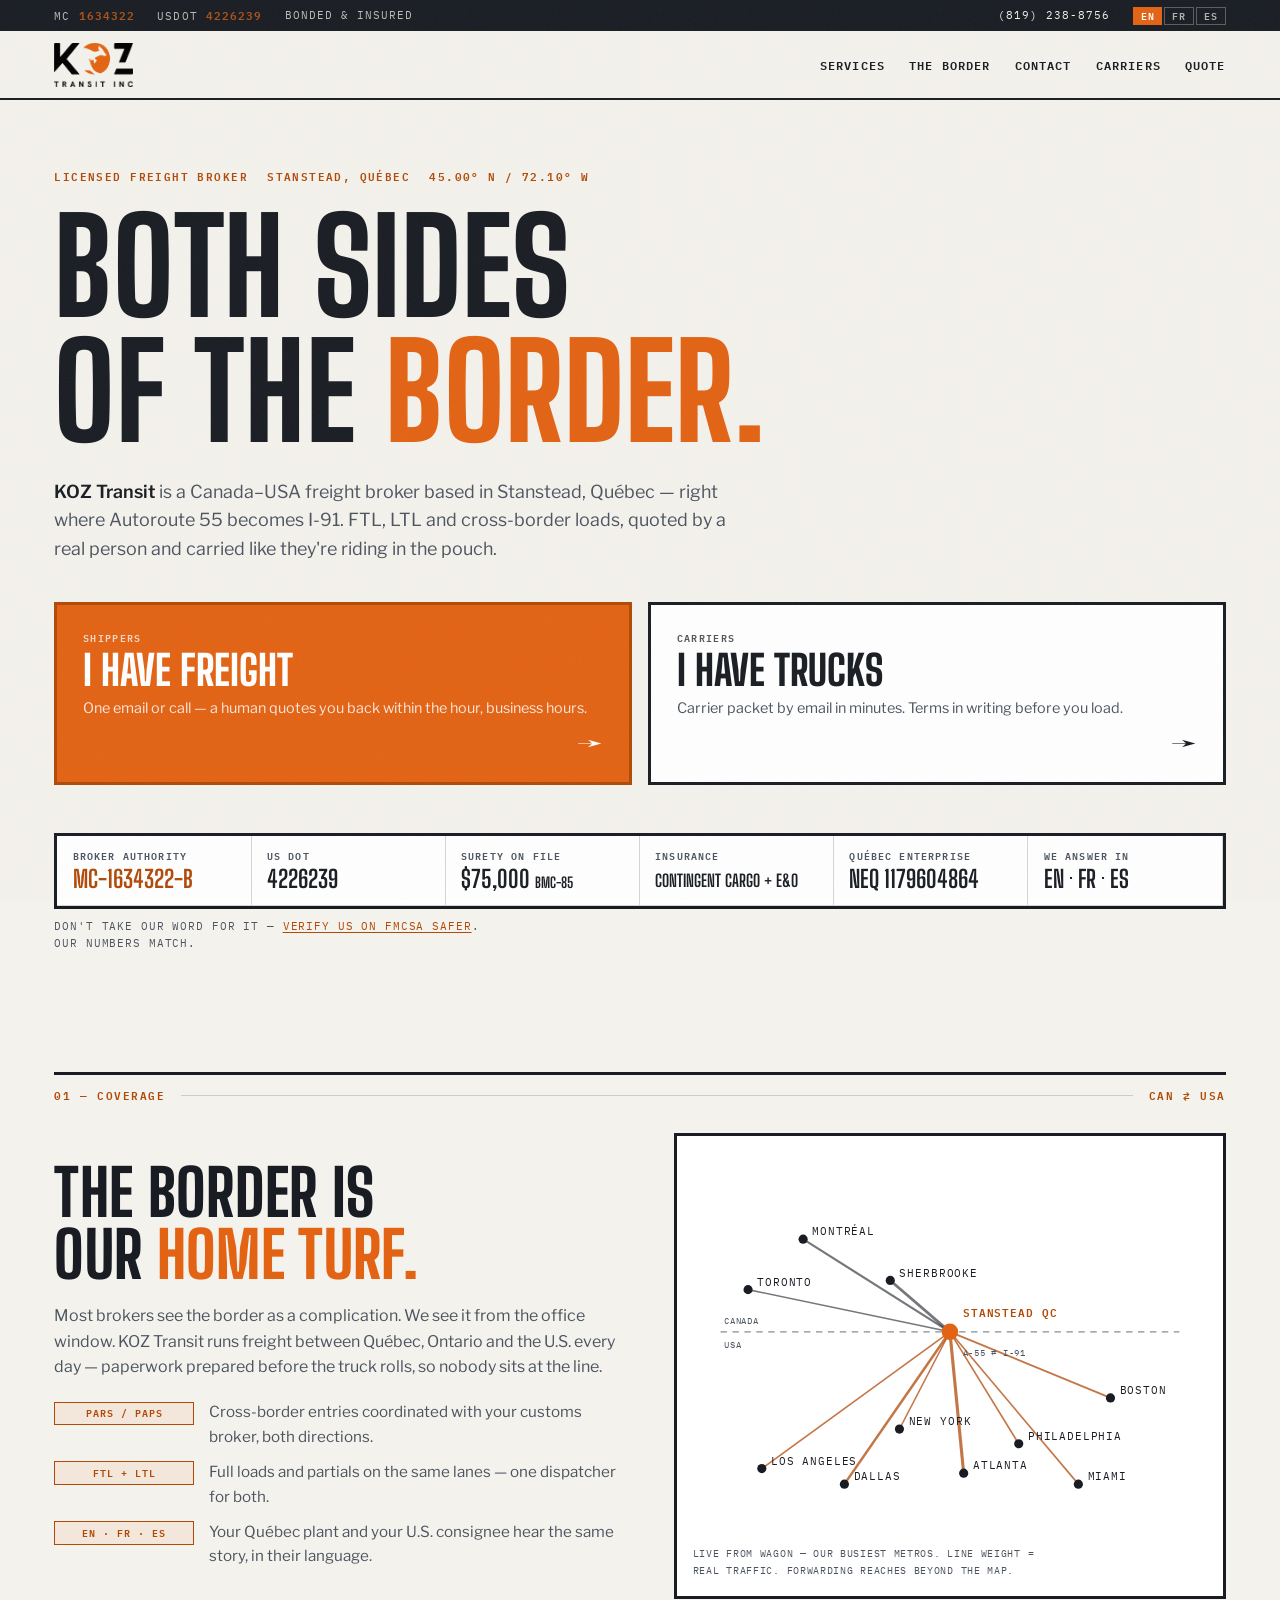
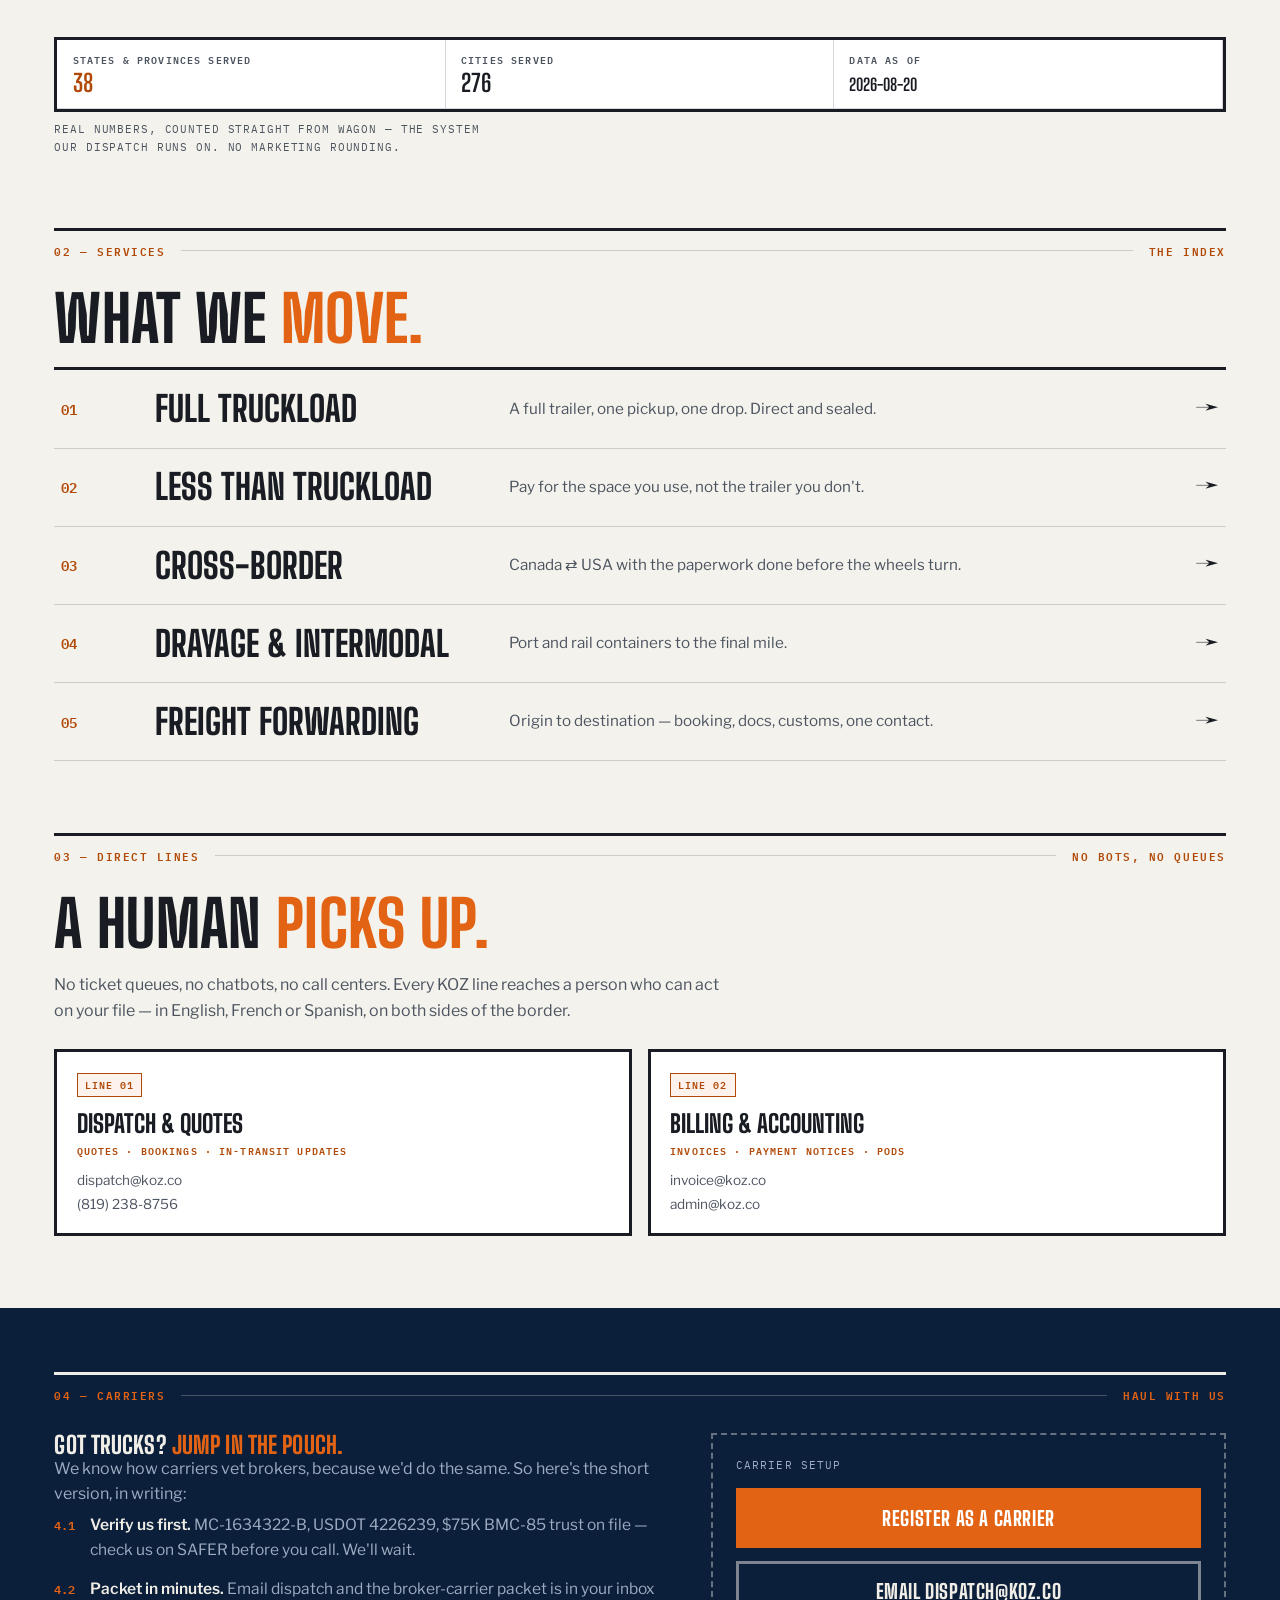
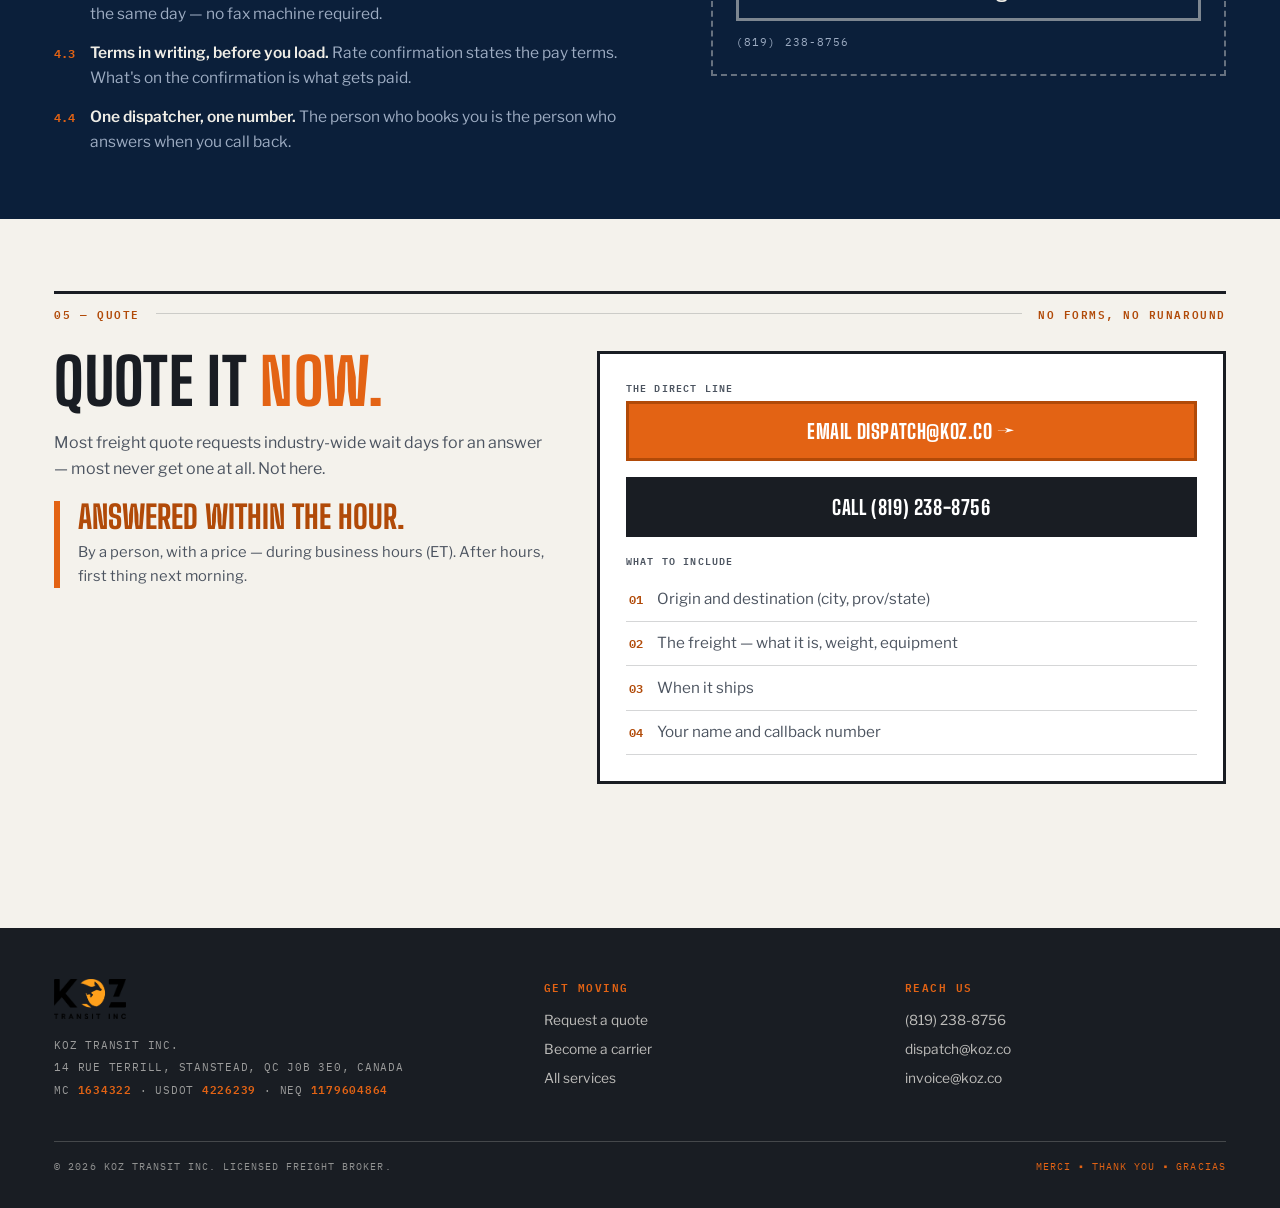
==== index.html @ bbf28c0d "Home: 'I have trucks' door goes to the carriers page, not the on-page band Co-Authored-By: Claude Fa" ====
<!DOCTYPE html>
<html lang="en" class="lang-en">
<head>
  <meta charset="UTF-8" />
  <meta name="viewport" content="width=device-width, initial-scale=1.0" />
  <title>KOZ Transit — Canada–USA Freight Broker | Stanstead, Québec</title>
  <meta name="description" content="KOZ Transit is a licensed Canada–USA freight broker in Stanstead, Québec — FTL, LTL and cross-border freight, quoted by a real person. MC-1634322-B · USDOT 4226239." />
  <link rel="preconnect" href="https://fonts.googleapis.com" />
  <link href="https://fonts.googleapis.com/css2?family=Big+Shoulders+Display:wght@700;800&family=Libre+Franklin:ital,wght@0,400;0,500;0,600;1,400&family=IBM+Plex+Mono:wght@400;500;600&display=swap" rel="stylesheet" />
  <link rel="stylesheet" href="koz.css?v=7" />
  <link rel="icon" type="image/svg+xml" href="assets/Orange.svg" />
  <link rel="apple-touch-icon" href="assets/Orange.png" />
  <meta name="theme-color" content="#E36314" />
  <link rel="canonical" href="https://koz.co/" />
  <meta property="og:type" content="website" />
  <meta property="og:site_name" content="KOZ Transit" />
  <meta property="og:title" content="KOZ Transit — Canada–USA Freight Broker | Stanstead, Québec" />
  <meta property="og:description" content="KOZ Transit is a licensed Canada–USA freight broker in Stanstead, Québec — FTL, LTL and cross-border freight, quoted by a real person. MC-1634322-B · USDOT 4226239." />
  <meta property="og:url" content="https://koz.co/" />
  <meta property="og:image" content="https://koz.co/assets/Orange.png" />
  <meta name="twitter:card" content="summary" />
</head>
<body>

<!-- ══════════ TOP BAR + HEADER — one sticky unit ══════════ -->
<div class="site-top">
<div class="topbar">
  <div class="wrap">
    <span class="tb-item">MC <b>1634322</b></span>
    <span class="tb-item">USDOT <b>4226239</b></span>
    <span class="tb-item tb-hide-sm"><span lang="en">Bonded &amp; insured</span><span lang="fr">Cautionné et assuré</span><span lang="es">Afianzado y asegurado</span></span>
    <span class="tb-item tb-phone"><a href="tel:+18192388756">(819) 238-8756</a></span>
    <div class="lang-switcher">
      <button class="lang-btn active" data-lang="en" onclick="setLang('en')">EN</button>
      <button class="lang-btn" data-lang="fr" onclick="setLang('fr')">FR</button>
      <button class="lang-btn" data-lang="es" onclick="setLang('es')">ES</button>
    </div>
  </div>
</div>

<!-- ══════════ HEADER ══════════ -->
<header class="site" id="header">
  <div class="wrap">
    <nav class="nav-inner">
      <a href="index.html" class="nav-logo">
        <img src="assets/Logo_KTI.png" alt="KOZ Transit" />
      </a>
      <ul class="nav-links" id="navLinks">
        <li><a href="#services"><span lang="en">Services</span><span lang="fr">Services</span><span lang="es">Servicios</span></a></li>
        <li><a href="#border"><span lang="en">The Border</span><span lang="fr">La frontière</span><span lang="es">La frontera</span></a></li>
        <li><a href="#contact"><span lang="en">Contact</span><span lang="fr">Contact</span><span lang="es">Contacto</span></a></li>
        <li><a href="#carriers"><span lang="en">Carriers</span><span lang="fr">Transporteurs</span><span lang="es">Transportistas</span></a></li>
        <li><a href="#quote"><span lang="en">Quote</span><span lang="fr">Soumission</span><span lang="es">Cotización</span></a></li>
      </ul>
      <button class="hamburger" id="hamburger" aria-label="Menu" aria-expanded="false">
        <span></span><span></span><span></span>
      </button>
    </nav>
  </div>
</header>
</div>

<!-- ══════════ HERO ══════════ -->
<section class="hero">
  <div class="wrap">
    <div class="hero-meta">
      <span><span lang="en">Licensed freight broker</span><span lang="fr">Courtier en transport agréé</span><span lang="es">Corredor de carga con licencia</span></span>
      <span>Stanstead, Québec</span>
      <span>45.00° N / 72.10° W</span>
    </div>
    <h1>
      <span class="reveal"><span lang="en">Both sides</span><span lang="fr">Des deux côtés</span><span lang="es">A ambos lados</span></span><br/>
      <span class="reveal"><span lang="en">of the <span class="accent">border.</span></span><span lang="fr">de la <span class="accent">frontière.</span></span><span lang="es">de la <span class="accent">frontera.</span></span></span>
    </h1>
    <p class="hero-sub">
      <span lang="en"><strong>KOZ Transit</strong> is a Canada–USA freight broker based in Stanstead, Québec — right where Autoroute 55 becomes I-91. FTL, LTL and cross-border loads, quoted by a real person and carried like they're riding in the pouch.</span>
      <span lang="fr"><strong>KOZ Transit</strong> est un courtier en transport Canada–É.-U. établi à Stanstead, Québec — là où l'autoroute 55 devient la I-91. FTL, LTL et transfrontalier : soumission par une vraie personne, et vos marchandises voyagent comme dans la poche du kangourou.</span>
      <span lang="es"><strong>KOZ Transit</strong> es un corredor de carga Canadá–EE. UU. con base en Stanstead, Québec — justo donde la autopista 55 se convierte en la I-91. FTL, LTL y transfronterizo: cotizado por una persona real, y tu carga viaja como en la bolsa del canguro.</span>
    </p>

    <!-- The two doors -->
    <div class="doors">
      <a class="door door-ship" href="#quote">
        <span class="door-kicker"><span lang="en">Shippers</span><span lang="fr">Expéditeurs</span><span lang="es">Embarcadores</span></span>
        <span class="door-title"><span lang="en">I have freight</span><span lang="fr">J'ai de la marchandise</span><span lang="es">Tengo carga</span></span>
        <span class="door-note"><span lang="en">One email or call — a human quotes you back within the hour, business hours.</span><span lang="fr">Un courriel ou un appel — un humain vous répond avec un prix en moins d'une heure, aux heures ouvrables.</span><span lang="es">Un correo o una llamada — una persona te cotiza en menos de una hora, en horario de atención.</span></span>
        <span class="door-arrow">→</span>
      </a>
      <a class="door door-haul" href="carriers.html">
        <span class="door-kicker"><span lang="en">Carriers</span><span lang="fr">Transporteurs</span><span lang="es">Transportistas</span></span>
        <span class="door-title"><span lang="en">I have trucks</span><span lang="fr">J'ai des camions</span><span lang="es">Tengo camiones</span></span>
        <span class="door-note"><span lang="en">Carrier packet by email in minutes. Terms in writing before you load.</span><span lang="fr">Dossier transporteur par courriel en quelques minutes. Conditions par écrit avant de charger.</span><span lang="es">Alta de transportista por correo en minutos. Condiciones por escrito antes de cargar.</span></span>
        <span class="door-arrow">→</span>
      </a>
    </div>

    <!-- Waybill trust strip -->
    <div class="waybill">
      <div class="waybill-grid">
        <div class="wb-field">
          <span class="wb-label"><span lang="en">Broker authority</span><span lang="fr">Permis de courtage</span><span lang="es">Autoridad de corredor</span></span>
          <span class="wb-value orange">MC-1634322-B</span>
        </div>
        <div class="wb-field">
          <span class="wb-label">US DOT</span>
          <span class="wb-value">4226239</span>
        </div>
        <div class="wb-field">
          <span class="wb-label"><span lang="en">Surety on file</span><span lang="fr">Cautionnement au dossier</span><span lang="es">Fianza vigente</span></span>
          <span class="wb-value">$75,000 <span style="font-size:0.9rem;">BMC-85</span></span>
        </div>
        <div class="wb-field">
          <span class="wb-label"><span lang="en">Insurance</span><span lang="fr">Assurance</span><span lang="es">Seguro</span></span>
          <span class="wb-value" style="font-size:1.05rem;line-height:1.2;"><span lang="en">Contingent cargo + E&amp;O</span><span lang="fr">Cargo contingent + E&amp;O</span><span lang="es">Carga contingente + E&amp;O</span></span>
        </div>
        <div class="wb-field">
          <span class="wb-label"><span lang="en">Québec enterprise</span><span lang="fr">Entreprise du Québec</span><span lang="es">Empresa de Québec</span></span>
          <span class="wb-value">NEQ 1179604864</span>
        </div>
        <div class="wb-field">
          <span class="wb-label"><span lang="en">We answer in</span><span lang="fr">Nous répondons en</span><span lang="es">Atendemos en</span></span>
          <span class="wb-value">EN · FR · ES</span>
        </div>
      </div>
      <p class="waybill-verify">
        <span lang="en">Don't take our word for it — <a href="https://safer.fmcsa.dot.gov/" target="_blank" rel="noopener">verify us on FMCSA SAFER</a>. Our numbers match.</span>
        <span lang="fr">Ne nous croyez pas sur parole — <a href="https://safer.fmcsa.dot.gov/" target="_blank" rel="noopener">vérifiez-nous sur FMCSA SAFER</a>. Nos numéros concordent.</span>
        <span lang="es">No confíes solo en nuestra palabra — <a href="https://safer.fmcsa.dot.gov/" target="_blank" rel="noopener">verifícanos en FMCSA SAFER</a>. Nuestros números coinciden.</span>
      </p>
    </div>
  </div>
</section>

<!-- ══════════ THE BORDER ══════════ -->
<section class="block" id="border">
  <div class="wrap">
    <div class="section-head">
      <span class="kicker">01 — <span lang="en">Coverage</span><span lang="fr">Couverture</span><span lang="es">Cobertura</span></span>
      <span class="line"></span>
      <span class="kicker">CAN ⇄ USA</span>
    </div>
    <div class="border-layout">
      <div>
        <h2><span lang="en">The border is our <span style="color:var(--orange);">home turf.</span></span><span lang="fr">La frontière, c'est <span style="color:var(--orange);">chez nous.</span></span><span lang="es">La frontera es <span style="color:var(--orange);">nuestra casa.</span></span></h2>
        <p>
          <span lang="en">Most brokers see the border as a complication. We see it from the office window. KOZ Transit runs freight between Québec, Ontario and the U.S. every day — paperwork prepared before the truck rolls, so nobody sits at the line.</span>
          <span lang="fr">Pour bien des courtiers, la frontière est une complication. Nous, on la voit de la fenêtre du bureau. KOZ Transit fait rouler la marchandise entre le Québec, l'Ontario et les États-Unis chaque jour — la paperasse est prête avant que le camion parte, pour que personne n'attende à la ligne.</span>
          <span lang="es">Para muchos corredores, la frontera es una complicación. Nosotros la vemos desde la ventana de la oficina. KOZ Transit mueve carga entre Québec, Ontario y EE. UU. todos los días — el papeleo está listo antes de que salga el camión.</span>
        </p>
        <div class="border-points">
          <div class="border-point">
            <span class="bp-stamp">PARS / PAPS</span>
            <p><span lang="en">Cross-border entries coordinated with your customs broker, both directions.</span><span lang="fr">Entrées transfrontalières coordonnées avec votre courtier en douane, dans les deux sens.</span><span lang="es">Entradas transfronterizas coordinadas con tu agente aduanal, en ambas direcciones.</span></p>
          </div>
          <div class="border-point">
            <span class="bp-stamp">FTL + LTL</span>
            <p><span lang="en">Full loads and partials on the same lanes — one dispatcher for both.</span><span lang="fr">Charges complètes et partielles sur les mêmes corridors — un seul répartiteur pour les deux.</span><span lang="es">Cargas completas y consolidadas en las mismas rutas — un solo despachador para ambas.</span></p>
          </div>
          <div class="border-point">
            <span class="bp-stamp">EN · FR · ES</span>
            <p><span lang="en">Your Québec plant and your U.S. consignee hear the same story, in their language.</span><span lang="fr">Votre usine au Québec et votre destinataire américain reçoivent la même information, dans leur langue.</span><span lang="es">Tu planta en Québec y tu consignatario en EE. UU. reciben la misma información, en su idioma.</span></p>
          </div>
        </div>
      </div>
      <div class="lane-map-wrap">
        <!-- City fan — KOZ's busiest metros from WagOn data; lane thickness = real traffic -->
        <svg class="lane-map" viewBox="0 0 560 420" role="img" aria-label="Freight lanes from Stanstead, Québec to KOZ's busiest metros, drawn from live dispatch data">
          <line class="borderline" x1="30" y1="196" x2="530" y2="196" />
          <text class="t-soft" x="34" y="188">CANADA</text>
          <text class="t-soft" x="34" y="214">USA</text>
          <!-- lanes: hub at Stanstead (280,196) -->
          <path class="lane draw" style="stroke-width:2.4px;" d="M280 196 L120 95" />
          <path class="lane draw" style="stroke-width:3px;" d="M280 196 L215 140" />
          <path class="lane draw" style="stroke-width:1.7px;" d="M280 196 L60 150" />
          <path class="lane lane-us draw" style="stroke-width:2px;" d="M280 196 L455 268" />
          <path class="lane lane-us draw" style="stroke-width:1.6px;" d="M280 196 L225 302" />
          <path class="lane lane-us draw" style="stroke-width:1.8px;" d="M280 196 L355 318" />
          <path class="lane lane-us draw" style="stroke-width:3.4px;" d="M280 196 L295 350" />
          <path class="lane lane-us draw" style="stroke-width:2.8px;" d="M280 196 L165 362" />
          <path class="lane lane-us draw" style="stroke-width:1.8px;" d="M280 196 L75 345" />
          <path class="lane lane-us draw" style="stroke-width:1.8px;" d="M280 196 L420 362" />
          <!-- nodes: Canada -->
          <circle class="node" cx="120" cy="95" r="5" /><text x="130" y="91">Montréal</text>
          <circle class="node" cx="215" cy="140" r="5" /><text x="225" y="136">Sherbrooke</text>
          <circle class="node" cx="60" cy="150" r="5" /><text x="70" y="146">Toronto</text>
          <!-- nodes: USA -->
          <circle class="node" cx="455" cy="268" r="5" /><text x="465" y="264">Boston</text>
          <circle class="node" cx="225" cy="302" r="5" /><text x="235" y="298">New York</text>
          <circle class="node" cx="355" cy="318" r="5" /><text x="365" y="314"><tspan lang="en">Philadelphia</tspan><tspan lang="fr">Philadelphie</tspan><tspan lang="es">Filadelfia</tspan></text>
          <circle class="node" cx="295" cy="350" r="5" /><text x="305" y="346">Atlanta</text>
          <circle class="node" cx="165" cy="362" r="5" /><text x="175" y="358">Dallas</text>
          <circle class="node" cx="75" cy="345" r="5" /><text x="85" y="341">Los Angeles</text>
          <circle class="node" cx="420" cy="362" r="5" /><text x="430" y="358">Miami</text>
          <!-- hub -->
          <circle class="node-hub" cx="280" cy="196" r="9" />
          <text class="t-hub" x="294" y="180">Stanstead QC</text>
          <text class="t-soft" x="294" y="222">A-55 ⇄ I-91</text>
        </svg>
        <p class="map-caption">
          <span lang="en">Live from WagOn — our busiest metros. Line weight = real traffic. Forwarding reaches beyond the map.</span>
          <span lang="fr">En direct de WagOn — nos métropoles les plus actives. Épaisseur du trait = trafic réel. Le transit va au-delà de la carte.</span>
          <span lang="es">En vivo desde WagOn — nuestras metrópolis más activas. Grosor de línea = tráfico real. El forwarding va más allá del mapa.</span>
        </p>
      </div>
    </div>

    <!-- Receipts — real aggregates from WagOn (tools/wagon-snapshot.js → data/stats.json) -->
    <div class="waybill" style="margin-top:2.4rem;">
      <div class="waybill-grid">
        <div class="wb-field">
          <span class="wb-label"><span lang="en">States &amp; provinces served</span><span lang="fr">États et provinces desservis</span><span lang="es">Estados y provincias servidos</span></span>
          <span class="wb-value orange" data-stat="states_provinces_total">38</span>
        </div>
        <div class="wb-field">
          <span class="wb-label"><span lang="en">Cities served</span><span lang="fr">Villes desservies</span><span lang="es">Ciudades servidas</span></span>
          <span class="wb-value" data-stat="cities_served">276</span>
        </div>
        <div class="wb-field">
          <span class="wb-label"><span lang="en">Data as of</span><span lang="fr">Données au</span><span lang="es">Datos al</span></span>
          <span class="wb-value" style="font-size:1.05rem;line-height:1.2;" data-stat-date>2026-08-20</span>
        </div>
      </div>
      <p class="waybill-verify">
        <span lang="en">Real numbers, counted straight from WagOn — the system our dispatch runs on. No marketing rounding.</span>
        <span lang="fr">De vrais chiffres, comptés directement dans WagOn — le système sur lequel roule notre répartition. Pas d'arrondi marketing.</span>
        <span lang="es">Números reales, contados directo en WagOn — el sistema con el que trabaja nuestro dispatch. Sin redondeo de marketing.</span>
      </p>
    </div>
  </div>
</section>

<!-- ══════════ SERVICES INDEX ══════════ -->
<section class="block" id="services">
  <div class="wrap">
    <div class="section-head">
      <span class="kicker">02 — <span lang="en">Services</span><span lang="fr">Services</span><span lang="es">Servicios</span></span>
      <span class="line"></span>
      <span class="kicker"><span lang="en">The index</span><span lang="fr">L'index</span><span lang="es">El índice</span></span>
    </div>
    <h2><span lang="en">What we <span style="color:var(--orange);">move.</span></span><span lang="fr">Ce qu'on <span style="color:var(--orange);">déplace.</span></span><span lang="es">Lo que <span style="color:var(--orange);">movemos.</span></span></h2>
    <div class="svc-index">
      <a class="svc-row" href="services.html#ftl">
        <span class="svc-num">01</span>
        <span class="svc-name"><span lang="en">Full Truckload</span><span lang="fr">Charge complète</span><span lang="es">Carga completa</span></span>
        <span class="svc-desc"><span lang="en">A full trailer, one pickup, one drop. Direct and sealed.</span><span lang="fr">Une remorque complète, un ramassage, une livraison. Direct et scellé.</span><span lang="es">Un remolque completo, una recogida, una entrega. Directo y sellado.</span></span>
        <span class="svc-go">→</span>
      </a>
      <a class="svc-row" href="services.html#ltl">
        <span class="svc-num">02</span>
        <span class="svc-name"><span lang="en">Less Than Truckload</span><span lang="fr">Charge partielle</span><span lang="es">Carga consolidada</span></span>
        <span class="svc-desc"><span lang="en">Pay for the space you use, not the trailer you don't.</span><span lang="fr">Payez l'espace utilisé, pas la remorque vide.</span><span lang="es">Paga por el espacio que usas, no por el remolque vacío.</span></span>
        <span class="svc-go">→</span>
      </a>
      <a class="svc-row" href="services.html#crossborder">
        <span class="svc-num">03</span>
        <span class="svc-name"><span lang="en">Cross-Border</span><span lang="fr">Transfrontalier</span><span lang="es">Transfronterizo</span></span>
        <span class="svc-desc"><span lang="en">Canada ⇄ USA with the paperwork done before the wheels turn.</span><span lang="fr">Canada ⇄ É.-U., la paperasse réglée avant que les roues tournent.</span><span lang="es">Canadá ⇄ EE. UU. con el papeleo listo antes de rodar.</span></span>
        <span class="svc-go">→</span>
      </a>
      <a class="svc-row" href="services.html#drayage">
        <span class="svc-num">04</span>
        <span class="svc-name"><span lang="en">Drayage &amp; Intermodal</span><span lang="fr">Intermodal et factage</span><span lang="es">Drayage e intermodal</span></span>
        <span class="svc-desc"><span lang="en">Port and rail containers to the final mile.</span><span lang="fr">Conteneurs portuaires et ferroviaires jusqu'au dernier kilomètre.</span><span lang="es">Contenedores de puerto y ferrocarril hasta el último kilómetro.</span></span>
        <span class="svc-go">→</span>
      </a>
      <a class="svc-row" href="services.html#forwarding">
        <span class="svc-num">05</span>
        <span class="svc-name"><span lang="en">Freight Forwarding</span><span lang="fr">Transitaire</span><span lang="es">Agente de carga</span></span>
        <span class="svc-desc"><span lang="en">Origin to destination — booking, docs, customs, one contact.</span><span lang="fr">De l'origine à la destination — réservation, documents, douanes, un seul contact.</span><span lang="es">De origen a destino — reserva, documentos, aduanas, un solo contacto.</span></span>
        <span class="svc-go">→</span>
      </a>
    </div>
  </div>
</section>

<!-- ══════════ TEAM ══════════ -->
<section class="block" id="contact">
  <div class="wrap">
    <div class="section-head">
      <span class="kicker">03 — <span lang="en">Direct lines</span><span lang="fr">Lignes directes</span><span lang="es">Líneas directas</span></span>
      <span class="line"></span>
      <span class="kicker"><span lang="en">No bots, no queues</span><span lang="fr">Pas de robots, pas de files</span><span lang="es">Sin bots, sin filas</span></span>
    </div>
    <h2><span lang="en">A human <span style="color:var(--orange);">picks up.</span></span><span lang="fr">Un humain <span style="color:var(--orange);">vous répond.</span></span><span lang="es">Una persona <span style="color:var(--orange);">contesta.</span></span></h2>
    <p style="margin-bottom:1.6rem;">
      <span lang="en">No ticket queues, no chatbots, no call centers. Every KOZ line reaches a person who can act on your file — in English, French or Spanish, on both sides of the border.</span>
      <span lang="fr">Pas de files d'attente, pas de robots, pas de centre d'appels. Chaque ligne KOZ mène à une personne capable d'agir sur votre dossier — en français, en anglais ou en espagnol, des deux côtés de la frontière.</span>
      <span lang="es">Sin filas de tickets, sin chatbots, sin call centers. Cada línea de KOZ llega a una persona que puede actuar sobre tu expediente — en inglés, francés o español, a ambos lados de la frontera.</span>
    </p>
    <div class="team-grid">
      <div class="team-card">
        <span class="bp-stamp"><span lang="en">Line 01</span><span lang="fr">Ligne 01</span><span lang="es">Línea 01</span></span>
        <div class="team-name"><span lang="en">Dispatch &amp; Quotes</span><span lang="fr">Répartition et soumissions</span><span lang="es">Dispatch y cotizaciones</span></div>
        <div class="team-role"><span lang="en">Quotes · bookings · in-transit updates</span><span lang="fr">Soumissions · réservations · suivis en transit</span><span lang="es">Cotizaciones · reservas · seguimiento en tránsito</span></div>
        <div class="team-contact"><a href="mailto:dispatch@koz.co">dispatch@koz.co</a><br/><a href="tel:+18192388756">(819) 238-8756</a></div>
      </div>
      <div class="team-card">
        <span class="bp-stamp"><span lang="en">Line 02</span><span lang="fr">Ligne 02</span><span lang="es">Línea 02</span></span>
        <div class="team-name"><span lang="en">Billing &amp; Accounting</span><span lang="fr">Facturation et comptabilité</span><span lang="es">Facturación y contabilidad</span></div>
        <div class="team-role"><span lang="en">Invoices · payment notices · PODs</span><span lang="fr">Factures · avis de paiement · preuves de livraison</span><span lang="es">Facturas · avisos de pago · PODs</span></div>
        <div class="team-contact"><a href="mailto:invoice@koz.co">invoice@koz.co</a><br/><a href="mailto:admin@koz.co">admin@koz.co</a></div>
      </div>
    </div>
  </div>
</section>

<!-- ══════════ CARRIER BAND ══════════ -->
<div class="carrier-band" id="carriers">
  <div class="wrap">
    <div class="section-head">
      <span class="kicker">04 — <span lang="en">Carriers</span><span lang="fr">Transporteurs</span><span lang="es">Transportistas</span></span>
      <span class="line"></span>
      <span class="kicker"><span lang="en">Haul with us</span><span lang="fr">Roulez avec nous</span><span lang="es">Ruede con nosotros</span></span>
    </div>
    <div class="carrier-cols">
      <div>
        <h2><span lang="en">Got trucks? <span class="accent">Jump in the pouch.</span></span><span lang="fr">Des camions? <span class="accent">C'est dans la poche.</span></span><span lang="es">¿Camiones? <span class="accent">Salta a la bolsa.</span></span></h2>
        <p>
          <span lang="en">We know how carriers vet brokers, because we'd do the same. So here's the short version, in writing:</span>
          <span lang="fr">On sait comment les transporteurs vérifient les courtiers — on ferait pareil. Alors voici la version courte, par écrit :</span>
          <span lang="es">Sabemos cómo los transportistas verifican a los corredores — haríamos lo mismo. Aquí está la versión corta, por escrito:</span>
        </p>
        <div class="carrier-list">
          <div class="carrier-item"><span class="ci-num">4.1</span><p><span lang="en"><strong>Verify us first.</strong> MC-1634322-B, USDOT 4226239, $75K BMC-85 trust on file — check us on SAFER before you call. We'll wait.</span><span lang="fr"><strong>Vérifiez-nous d'abord.</strong> MC-1634322-B, USDOT 4226239, cautionnement BMC-85 de 75 000 $ au dossier — vérifiez sur SAFER avant d'appeler. On attend.</span><span lang="es"><strong>Verifícanos primero.</strong> MC-1634322-B, USDOT 4226239, fideicomiso BMC-85 de $75,000 registrado — revísanos en SAFER antes de llamar.</span></p></div>
          <div class="carrier-item"><span class="ci-num">4.2</span><p><span lang="en"><strong>Packet in minutes.</strong> Email dispatch and the broker-carrier packet is in your inbox the same day — no fax machine required.</span><span lang="fr"><strong>Dossier en quelques minutes.</strong> Écrivez à la répartition et le dossier transporteur arrive le jour même — aucun fax requis.</span><span lang="es"><strong>Alta en minutos.</strong> Escribe al equipo de dispatch y tus documentos de alta llegan el mismo día — sin fax.</span></p></div>
          <div class="carrier-item"><span class="ci-num">4.3</span><p><span lang="en"><strong>Terms in writing, before you load.</strong> Rate confirmation states the pay terms. What's on the confirmation is what gets paid.</span><span lang="fr"><strong>Conditions par écrit, avant de charger.</strong> La confirmation de taux indique les conditions de paiement. Ce qui est écrit est ce qui est payé.</span><span lang="es"><strong>Condiciones por escrito, antes de cargar.</strong> La confirmación de tarifa indica las condiciones de pago. Lo escrito es lo que se paga.</span></p></div>
          <div class="carrier-item"><span class="ci-num">4.4</span><p><span lang="en"><strong>One dispatcher, one number.</strong> The person who books you is the person who answers when you call back.</span><span lang="fr"><strong>Un répartiteur, un numéro.</strong> La personne qui vous réserve est celle qui répond quand vous rappelez.</span><span lang="es"><strong>Un despachador, un número.</strong> La persona que te reserva es la que contesta cuando llamas.</span></p></div>
        </div>
      </div>
      <div class="carrier-cta">
        <span class="mono-line"><span lang="en">Carrier setup</span><span lang="fr">Inscription transporteur</span><span lang="es">Alta de transportistas</span></span>
        <a class="btn" href="carriers.html#register"><span lang="en">Register as a carrier</span><span lang="fr">S'inscrire comme transporteur</span><span lang="es">Regístrate como transportista</span></a>
        <a class="btn ghost" href="mailto:dispatch@koz.co?subject=Carrier%20setup%20request"><span lang="en">Email dispatch@koz.co</span><span lang="fr">Écrire à dispatch@koz.co</span><span lang="es">Escríbenos: dispatch@koz.co</span></a>
        <span class="mono-line">(819) 238-8756</span>
      </div>
    </div>
  </div>
</div>

<!-- ══════════ QUOTE ══════════ -->
<section class="block" id="quote">
  <div class="wrap">
    <div class="section-head">
      <span class="kicker">05 — <span lang="en">Quote</span><span lang="fr">Soumission</span><span lang="es">Cotización</span></span>
      <span class="line"></span>
      <span class="kicker"><span lang="en">No forms, no runaround</span><span lang="fr">Pas de formulaire, sans détour</span><span lang="es">Sin formularios, sin vueltas</span></span>
    </div>
    <div class="quote-layout">
      <div>
        <h2><span lang="en">Quote it <span style="color:var(--orange);">now.</span></span><span lang="fr">Un prix, <span style="color:var(--orange);">maintenant.</span></span><span lang="es">Cotiza <span style="color:var(--orange);">ahora.</span></span></h2>
        <p>
          <span lang="en">Most freight quote requests industry-wide wait days for an answer — most never get one at all. Not here.</span>
          <span lang="fr">Dans l'industrie, la plupart des demandes de soumission attendent des jours — beaucoup restent sans réponse. Pas ici.</span>
          <span lang="es">En la industria, la mayoría de las solicitudes de cotización esperan días — muchas nunca reciben respuesta. Aquí no.</span>
        </p>
        <div class="quote-promise">
          <span class="qp-big"><span lang="en">Answered within the hour.</span><span lang="fr">Réponse en moins d'une heure.</span><span lang="es">Respuesta en menos de una hora.</span></span>
          <p><span lang="en">By a person, with a price — during business hours (ET). After hours, first thing next morning.</span><span lang="fr">Par une personne, avec un prix — aux heures ouvrables (HE). Après les heures, à la première heure le lendemain.</span><span lang="es">Por una persona, con un precio — en horario de atención (hora del Este). Fuera de horario, a primera hora del día siguiente.</span></p>
        </div>
      </div>
      <div class="quote-form">
        <div class="qf-group">
          <label><span lang="en">The direct line</span><span lang="fr">La ligne directe</span><span lang="es">La línea directa</span></label>
          <a class="btn" style="width:100%;" href="mailto:dispatch@koz.co?subject=Quote%20request"><span lang="en">Email dispatch@koz.co →</span><span lang="fr">Écrire à dispatch@koz.co →</span><span lang="es">Escribe a dispatch@koz.co →</span></a>
        </div>
        <div class="qf-group">
          <a class="btn" style="width:100%;background:var(--ink);border-color:var(--ink);" href="tel:+18192388756"><span lang="en">Call (819) 238-8756</span><span lang="fr">Appelez le (819) 238-8756</span><span lang="es">Llama al (819) 238-8756</span></a>
        </div>
        <div class="qf-group" style="margin-bottom:0;">
          <label><span lang="en">What to include</span><span lang="fr">Quoi inclure</span><span lang="es">Qué incluir</span></label>
          <div class="svc-points" style="margin-top:0.2rem;">
            <div class="svc-point"><span class="sp-tick">01</span><p><span lang="en">Origin and destination (city, prov/state)</span><span lang="fr">Origine et destination (ville, prov./État)</span><span lang="es">Origen y destino (ciudad, prov./estado)</span></p></div>
            <div class="svc-point"><span class="sp-tick">02</span><p><span lang="en">The freight — what it is, weight, equipment</span><span lang="fr">La marchandise — quoi, poids, équipement</span><span lang="es">La carga — qué es, peso, equipo</span></p></div>
            <div class="svc-point"><span class="sp-tick">03</span><p><span lang="en">When it ships</span><span lang="fr">Quand ça part</span><span lang="es">Cuándo sale</span></p></div>
            <div class="svc-point"><span class="sp-tick">04</span><p><span lang="en">Your name and callback number</span><span lang="fr">Votre nom et numéro de rappel</span><span lang="es">Tu nombre y número de contacto</span></p></div>
          </div>
        </div>
      </div>
    </div>
  </div>
</section>

<!-- ══════════ FOOTER ══════════ -->
<footer class="site">
  <div class="wrap">
    <div class="footer-grid">
      <div class="footer-brand">
        <img src="assets/Logo_KTI.png" alt="KOZ Transit" />
        <p class="footer-legal">
          Koz Transit Inc.<br/>
          14 Rue Terrill, Stanstead, QC J0B 3E0, Canada<br/>
          MC <b>1634322</b> · USDOT <b>4226239</b> · NEQ <b>1179604864</b>
        </p>
      </div>
      <div class="footer-col">
        <h5><span lang="en">Get moving</span><span lang="fr">En route</span><span lang="es">En marcha</span></h5>
        <ul>
          <li><a href="#quote"><span lang="en">Request a quote</span><span lang="fr">Demander une soumission</span><span lang="es">Solicitar cotización</span></a></li>
          <li><a href="carriers.html#register"><span lang="en">Become a carrier</span><span lang="fr">Devenir transporteur</span><span lang="es">Ser transportista</span></a></li>
          <li><a href="services.html"><span lang="en">All services</span><span lang="fr">Tous les services</span><span lang="es">Todos los servicios</span></a></li>
        </ul>
      </div>
      <div class="footer-col">
        <h5><span lang="en">Reach us</span><span lang="fr">Nous joindre</span><span lang="es">Contáctenos</span></h5>
        <ul>
          <li><a href="tel:+18192388756">(819) 238-8756</a></li>
          <li><a href="mailto:dispatch@koz.co">dispatch@koz.co</a></li>
          <li><a href="mailto:invoice@koz.co">invoice@koz.co</a></li>
        </ul>
      </div>
    </div>
    <div class="footer-bottom">
      <span>© 2026 Koz Transit Inc. <span lang="en">Licensed freight broker.</span><span lang="fr">Courtier en transport agréé.</span><span lang="es">Corredor de carga con licencia.</span></span>
      <span class="merci">Merci ▪ Thank you ▪ Gracias</span>
    </div>
  </div>
</footer>


<!-- Baked-in stats snapshot (2026-08-20) — used if data/stats.json can't be fetched.
     Refresh by rerunning tools/wagon-snapshot.js and updating this block, or rely on the live fetch. -->
<script id="statsFallback" type="application/json">
{"generated_at":"2026-08-20T21:22:05.281Z","states_provinces_total":38,"cities_served":276,"regions":{"QC":1638,"GA":519,"TX":363,"MA":110,"CA":82,"FL":81,"PA":81,"ON":70,"OH":62,"NY":57,"ME":57,"KY":39,"IN":34,"MI":34,"NJ":28,"WI":26,"NB":21,"AL":17,"WA":16,"NC":14,"BC":14,"TN":13,"MD":12,"MN":9,"SD":9,"IL":9,"CT":8,"RI":5,"NE":4,"MO":4,"IA":4,"NH":3,"SC":3,"CO":3,"AR":2,"VT":1,"OK":1,"KS":1}}
</script>
<script src="lang.js"></script>
<script src="koz.js?v=7"></script>
</body>
</html>
---- koz.css ----
/* ════════════════════════════════════════════════════════════
   KOZ TRANSIT — V2 CONCEPT  ·  "Paperwork & Pavement"
   Industrial-editorial · type-first · freight-vernacular
   Palette: manifest paper / ink / KOZ orange / navy
   Type:    Big Shoulders Display · Libre Franklin · IBM Plex Mono
   ════════════════════════════════════════════════════════════ */

:root {
  --paper:       #F4F2EC;
  --panel:       #FFFFFF;
  --ink:         #191D23;
  --ink-soft:    #4C5460;
  --orange:      #E36314;
  --orange-deep: #B14A08;
  --orange-wash: rgba(227, 99, 20, 0.08);
  --navy:        #0B1F3A;
  --navy-ink:    #EFEDE6;
  --navy-soft:   #9DACC2;
  --rule:        #191D23;
  --hairline:    rgba(25, 29, 35, 0.18);
}

/* ── Reset ── */
*, *::before, *::after { box-sizing: border-box; margin: 0; padding: 0; }
html { scroll-behavior: smooth; font-size: 16px; }
body {
  font-family: 'Libre Franklin', 'Segoe UI', Arial, sans-serif;
  background: var(--paper);
  color: var(--ink);
  line-height: 1.6;
  overflow-x: hidden;
}
img { max-width: 100%; display: block; }
a { color: inherit; text-decoration: none; }
ul { list-style: none; }
button, input, textarea, select { font-family: inherit; font-size: inherit; }
a:focus-visible, button:focus-visible, input:focus-visible, textarea:focus-visible {
  outline: 2.5px solid var(--orange);
  outline-offset: 2px;
}

/* Grain — subtle paper texture over everything */
body::after {
  content: "";
  position: fixed; inset: 0;
  pointer-events: none;
  z-index: 9999;
  opacity: 0.05;
  background-image: url("data:image/svg+xml,%3Csvg xmlns='http://www.w3.org/2000/svg' width='140' height='140'%3E%3Cfilter id='n'%3E%3CfeTurbulence type='fractalNoise' baseFrequency='0.85' numOctaves='2'/%3E%3C/filter%3E%3Crect width='140' height='140' filter='url(%23n)'/%3E%3C/svg%3E");
}

/* ── Language visibility (html.lang-en / -fr / -es, set by ../lang.js) ── */
.lang-en [lang="fr"], .lang-en [lang="es"],
.lang-fr [lang="en"], .lang-fr [lang="es"],
.lang-es [lang="en"], .lang-es [lang="fr"] { display: none !important; }

/* ── Type helpers ── */
.display, h1, h2, h3 {
  font-family: 'Big Shoulders Display', 'Arial Narrow', Impact, sans-serif;
  font-weight: 800;
  line-height: 0.96;
  letter-spacing: 0.005em;
  text-transform: uppercase;
  text-wrap: balance;
}
.mono {
  font-family: 'IBM Plex Mono', Consolas, monospace;
  letter-spacing: 0.07em;
  text-transform: uppercase;
}
p { color: var(--ink-soft); max-width: 62ch; }
strong { color: var(--ink); font-weight: 600; }

.wrap { max-width: 76rem; margin: 0 auto; padding: 0 1.4rem; }

.section-head {
  display: flex; align-items: baseline; gap: 1rem;
  border-top: 3px solid var(--rule);
  padding-top: 0.7rem;
  margin-bottom: 1.8rem;
}
.section-head .kicker {
  font-family: 'IBM Plex Mono', Consolas, monospace;
  font-size: 0.68rem; font-weight: 600;
  letter-spacing: 0.14em; text-transform: uppercase;
  color: var(--orange-deep);
  white-space: nowrap;
}
.section-head .line { flex: 1; border-top: 1px solid var(--hairline); align-self: center; }
section h2 { font-size: clamp(2.2rem, 5.5vw, 4rem); margin-bottom: 1.1rem; }

/* ════════════════ TOP BAR ════════════════ */
.topbar {
  background: var(--ink);
  color: var(--paper);
  font-family: 'IBM Plex Mono', Consolas, monospace;
  font-size: 0.66rem; letter-spacing: 0.1em; text-transform: uppercase;
}
.topbar .wrap {
  display: flex; align-items: center; gap: 1.4rem;
  padding-top: 0.42rem; padding-bottom: 0.42rem;
}
.topbar .tb-item { opacity: 0.75; white-space: nowrap; }
.topbar .tb-item b { color: var(--orange); font-weight: 600; }
.topbar .tb-phone { margin-left: auto; opacity: 1; }
.topbar .tb-phone a:hover { color: var(--orange); }
.lang-switcher { display: flex; gap: 2px; }
.lang-btn {
  background: none; border: 1px solid rgba(244, 242, 236, 0.3);
  color: rgba(244, 242, 236, 0.7);
  font-family: 'IBM Plex Mono', Consolas, monospace;
  font-size: 0.62rem; font-weight: 600; letter-spacing: 0.08em;
  padding: 3px 7px; cursor: pointer; line-height: 1;
}
.lang-btn:hover { color: var(--paper); border-color: var(--paper); }
.lang-btn.active { background: var(--orange); border-color: var(--orange); color: #fff; }

/* ════════════════ HEADER ════════════════ */
/* Topbar + header travel together as one sticky unit */
.site-top { position: sticky; top: 0; z-index: 100; }
header.site {
  background: var(--paper);
  border-bottom: 2px solid var(--rule);
}
header.site.scrolled { box-shadow: 0 3px 0 rgba(25,29,35,0.08); }
.nav-inner {
  display: flex; align-items: center; gap: 1.6rem;
  padding: 0.7rem 0;
}
.nav-logo img { height: 44px; width: auto; }
.nav-links {
  display: flex; gap: 1.5rem; margin-left: auto;
  font-family: 'IBM Plex Mono', Consolas, monospace;
  font-size: 0.72rem; font-weight: 600;
  letter-spacing: 0.1em; text-transform: uppercase;
}
.nav-links a { padding: 0.3rem 0; border-bottom: 2px solid transparent; }
.nav-links a:hover { border-bottom-color: var(--orange); color: var(--orange-deep); }
.nav-portal {
  border: 2px solid var(--rule);
  padding: 0.45rem 0.9rem;
  font-family: 'IBM Plex Mono', Consolas, monospace;
  font-size: 0.7rem; font-weight: 600; letter-spacing: 0.1em; text-transform: uppercase;
  transition: background 0.15s, color 0.15s;
}
.nav-portal:hover { background: var(--ink); color: var(--paper); }
.hamburger {
  display: none;
  background: none; border: 2px solid var(--rule);
  width: 42px; height: 38px; cursor: pointer;
  flex-direction: column; align-items: center; justify-content: center; gap: 5px;
}
.hamburger span { display: block; width: 20px; height: 2px; background: var(--ink); }

/* ════════════════ HERO ════════════════ */
.hero { padding: 4.2rem 0 3rem; position: relative; }
.hero-meta {
  font-family: 'IBM Plex Mono', Consolas, monospace;
  font-size: 0.68rem; font-weight: 600; letter-spacing: 0.13em; text-transform: uppercase;
  color: var(--orange-deep);
  margin-bottom: 1.2rem;
  display: flex; flex-wrap: wrap; gap: 0.4rem 1.2rem;
}
.hero h1 {
  font-size: clamp(3.4rem, 11vw, 8.2rem);
  max-width: 20ch;
}
.hero h1 .accent { color: var(--orange); }
.hero-sub {
  margin: 1.4rem 0 0;
  font-size: 1.12rem;
  max-width: 56ch;
}
/* Doors */
.doors {
  display: grid; grid-template-columns: 1fr 1fr; gap: 1rem;
  margin-top: 2.4rem;
}
.door {
  border: 3px solid var(--rule);
  padding: 1.5rem 1.6rem 1.4rem;
  display: flex; flex-direction: column; gap: 0.3rem;
  transition: transform 0.15s ease, box-shadow 0.15s ease;
}
.door:hover { transform: translate(-3px, -3px); box-shadow: 6px 6px 0 var(--rule); }
.door .door-kicker {
  font-family: 'IBM Plex Mono', Consolas, monospace;
  font-size: 0.64rem; font-weight: 600; letter-spacing: 0.13em; text-transform: uppercase;
  opacity: 0.75;
}
.door .door-title {
  font-family: 'Big Shoulders Display', 'Arial Narrow', Impact, sans-serif;
  font-size: clamp(1.7rem, 3.4vw, 2.6rem);
  font-weight: 800; text-transform: uppercase; line-height: 1;
}
.door .door-note { font-size: 0.9rem; }
.door .door-arrow {
  font-family: 'Big Shoulders Display', 'Arial Narrow', Impact, sans-serif;
  font-size: 1.8rem; font-weight: 800; line-height: 1;
  /* bottom-right corner of BOTH doors regardless of text length */
  align-self: flex-end; margin-top: auto; padding-top: 0.4rem;
}
.door-ship { background: var(--orange); color: #fff; border-color: var(--orange-deep); }
.door-ship .door-note { color: rgba(255, 255, 255, 0.85); }
.door-ship:hover { box-shadow: 6px 6px 0 var(--orange-deep); }
.door-haul { background: var(--panel); }
.door-haul .door-note { color: var(--ink-soft); }
.door-haul .door-title, .door-haul .door-arrow { color: var(--ink); }

/* ════════════════ WAYBILL TRUST STRIP ════════════════ */
.waybill { margin: 3rem 0 0; }
.waybill-grid {
  display: grid;
  grid-template-columns: repeat(auto-fit, minmax(11rem, 1fr));
  border: 3px solid var(--rule);
  background: var(--panel);
}
.wb-field {
  padding: 0.75rem 0.95rem 0.85rem;
  border-right: 1px solid var(--hairline);
  border-bottom: 1px solid var(--hairline);
  /* labels grow, values sit on a shared bottom line across the row */
  display: flex; flex-direction: column;
}
.wb-field .wb-label { flex-grow: 1; }
.wb-label {
  display: block;
  font-family: 'IBM Plex Mono', Consolas, monospace;
  font-size: 0.6rem; font-weight: 600; letter-spacing: 0.12em; text-transform: uppercase;
  color: var(--ink-soft);
  margin-bottom: 0.15rem;
}
.wb-value {
  font-family: 'Big Shoulders Display', 'Arial Narrow', Impact, sans-serif;
  font-size: 1.5rem; font-weight: 700; line-height: 1.05; text-transform: uppercase;
  font-variant-numeric: tabular-nums;
}
.wb-value.orange { color: var(--orange-deep); }
.waybill-verify {
  font-family: 'IBM Plex Mono', Consolas, monospace;
  font-size: 0.68rem; letter-spacing: 0.08em; text-transform: uppercase;
  color: var(--ink-soft);
  margin-top: 0.55rem;
}
.waybill-verify a { color: var(--orange-deep); text-decoration: underline; text-underline-offset: 2px; }

/* ════════════════ SECTIONS ════════════════ */
section.block { padding: 4.5rem 0 0; }
section.block:last-of-type { padding-bottom: 4.5rem; }

/* ── Border / coverage ── */
.border-layout { display: grid; grid-template-columns: 1.05fr 1fr; gap: 2.5rem; align-items: center; }
.lane-map-wrap { border: 3px solid var(--rule); background: var(--panel); padding: 1rem; overflow-x: auto; }
.lane-map { width: 100%; height: auto; display: block; }
.lane-map .node { fill: var(--ink); }
.lane-map .node-hub { fill: var(--orange); }
.lane-map .lane { stroke: var(--ink); fill: none; opacity: 0.6; }
.lane-map .lane-us { stroke: var(--orange-deep); opacity: 0.75; }
.lane-map .borderline { stroke: var(--ink); stroke-width: 1.4; stroke-dasharray: 7 6; opacity: 0.5; }
.lane-map text {
  font-family: 'IBM Plex Mono', Consolas, monospace;
  font-size: 11.5px; letter-spacing: 0.08em; text-transform: uppercase;
  fill: var(--ink);
}
.lane-map .t-soft { fill: var(--ink-soft); font-size: 10px; }
.lane-map .t-hub { font-weight: 600; fill: var(--orange-deep); font-size: 12.5px; }
.map-caption {
  font-family: 'IBM Plex Mono', Consolas, monospace;
  font-size: 0.62rem; letter-spacing: 0.07em; text-transform: uppercase;
  color: var(--ink-soft);
  margin-top: 0.55rem; line-height: 1.7;
}
@media (prefers-reduced-motion: reduce) {
  .lane-map .lane { stroke-dasharray: none !important; stroke-dashoffset: 0 !important; }
}
.border-points { margin-top: 1.3rem; display: flex; flex-direction: column; gap: 0.7rem; }
.border-point { display: flex; gap: 0.9rem; align-items: baseline; max-width: 56ch; }
.bp-stamp {
  display: inline-block;
  font-family: 'IBM Plex Mono', Consolas, monospace;
  font-size: 0.62rem; font-weight: 600; letter-spacing: 0.1em; text-transform: uppercase;
  color: var(--orange-deep);
  border: 1.5px solid var(--orange-deep);
  padding: 0.18rem 0.45rem;
  background: var(--orange-wash);
  white-space: nowrap;
}
/* inside point rows: fixed column so every paragraph starts on the same left edge */
.border-point .bp-stamp {
  flex: 0 0 8.75rem;
  text-align: center;
  white-space: normal;
}
.border-point p { flex: 1; min-width: 0; }
.border-point p { font-size: 0.95rem; }

/* ── Services index ── */
.svc-index { border-top: 3px solid var(--rule); }
.svc-row {
  display: grid;
  grid-template-columns: 4.5rem 1fr 2fr auto;
  gap: 1.4rem; align-items: center;
  padding: 1.05rem 0.4rem;
  border-bottom: 1px solid var(--hairline);
  transition: background 0.15s;
}
.svc-row:hover { background: var(--orange-wash); }
.svc-num {
  font-family: 'IBM Plex Mono', Consolas, monospace;
  font-size: 0.85rem; font-weight: 600; color: var(--orange-deep);
  font-variant-numeric: tabular-nums;
}
.svc-name {
  font-family: 'Big Shoulders Display', 'Arial Narrow', Impact, sans-serif;
  font-size: clamp(1.5rem, 3vw, 2.2rem); font-weight: 800;
  text-transform: uppercase; line-height: 1;
}
.svc-desc { font-size: 0.95rem; color: var(--ink-soft); }
.svc-go {
  font-family: 'Big Shoulders Display', 'Arial Narrow', Impact, sans-serif;
  font-size: 1.7rem; font-weight: 800; color: var(--ink);
}
.svc-row:hover .svc-go { color: var(--orange-deep); }

/* ── Team ── */
.team-grid {
  display: grid;
  grid-template-columns: repeat(auto-fit, minmax(14rem, 1fr));
  gap: 1rem;
}
.team-card { border: 3px solid var(--rule); background: var(--panel); padding: 1.2rem 1.2rem 1.1rem; }
.team-card .bp-stamp { display: inline-block; margin-bottom: 0.95rem; }
.team-mono {
  font-family: 'Big Shoulders Display', 'Arial Narrow', Impact, sans-serif;
  font-size: 2.4rem; font-weight: 800; line-height: 1;
  color: var(--orange);
  background: var(--orange-wash);
  border: 1.5px dashed var(--orange-deep);
  width: 4.4rem; height: 4.4rem;
  display: flex; align-items: center; justify-content: center;
  margin-bottom: 0.9rem;
}
.team-name {
  font-family: 'Big Shoulders Display', 'Arial Narrow', Impact, sans-serif;
  font-size: 1.55rem; font-weight: 800; text-transform: uppercase; line-height: 1;
}
.team-role {
  font-family: 'IBM Plex Mono', Consolas, monospace;
  font-size: 0.64rem; font-weight: 600; letter-spacing: 0.11em; text-transform: uppercase;
  color: var(--orange-deep);
  margin: 0.3rem 0 0.7rem;
}
.team-contact { font-size: 0.85rem; color: var(--ink-soft); line-height: 1.7; word-break: break-word; }
.team-contact a:hover { color: var(--orange-deep); text-decoration: underline; }
.team-note { margin-top: 1.1rem; }

/* ── Carrier band ── */
.carrier-band { background: var(--navy); color: var(--navy-ink); margin-top: 4.5rem; padding: 4rem 0; }
.carrier-band .section-head { border-top-color: var(--navy-ink); }
.carrier-band .section-head .line { border-top-color: rgba(239, 237, 230, 0.25); }
.carrier-band .section-head .kicker { color: var(--orange); }
.carrier-band h2 { color: var(--navy-ink); }
.carrier-band h2 .accent { color: var(--orange); }
.carrier-band p { color: var(--navy-soft); }
.carrier-band strong { color: var(--navy-ink); }
.carrier-cols { display: grid; grid-template-columns: 1.2fr 1fr; gap: 2.5rem; align-items: start; }
.carrier-list { display: flex; flex-direction: column; gap: 0.9rem; margin-top: 0.4rem; }
.carrier-item { display: flex; gap: 0.9rem; align-items: baseline; }
.carrier-item .ci-num {
  font-family: 'IBM Plex Mono', Consolas, monospace;
  font-size: 0.72rem; font-weight: 600; color: var(--orange);
}
.carrier-item p { font-size: 0.97rem; max-width: 52ch; }
.carrier-cta {
  display: flex; flex-direction: column; gap: 0.8rem;
  border: 2px dashed rgba(239, 237, 230, 0.4);
  padding: 1.4rem;
}
.carrier-cta .mono-line {
  font-family: 'IBM Plex Mono', Consolas, monospace;
  font-size: 0.7rem; letter-spacing: 0.1em; text-transform: uppercase;
  color: var(--navy-soft);
}
.btn {
  display: inline-flex; align-items: center; justify-content: center; gap: 0.5rem;
  border: 3px solid var(--orange);
  background: var(--orange); color: #fff;
  font-family: 'Big Shoulders Display', 'Arial Narrow', Impact, sans-serif;
  font-size: 1.25rem; font-weight: 800; text-transform: uppercase; letter-spacing: 0.03em;
  padding: 0.7rem 1.5rem;
  cursor: pointer;
  transition: transform 0.15s, box-shadow 0.15s;
}
.btn:hover { transform: translate(-2px, -2px); box-shadow: 4px 4px 0 rgba(0, 0, 0, 0.35); }
.btn.ghost { background: transparent; color: var(--navy-ink); border-color: rgba(239, 237, 230, 0.5); }
.btn.ghost:hover { border-color: var(--navy-ink); }

/* ── Quote ── */
.quote-layout { display: grid; grid-template-columns: 1fr 1.25fr; gap: 2.5rem; align-items: start; }
.quote-promise {
  border-left: 6px solid var(--orange);
  padding-left: 1.1rem;
  margin-top: 1.2rem;
}
.quote-promise .qp-big {
  font-family: 'Big Shoulders Display', 'Arial Narrow', Impact, sans-serif;
  font-size: 2rem; font-weight: 800; text-transform: uppercase; line-height: 1;
  color: var(--orange-deep);
}
.quote-promise p { font-size: 0.92rem; margin-top: 0.3rem; }
.quote-form { border: 3px solid var(--rule); background: var(--panel); padding: 1.6rem; }
.qf-row { display: grid; grid-template-columns: 1fr 1fr; gap: 1rem; }
.qf-group { display: flex; flex-direction: column; gap: 0.3rem; margin-bottom: 1rem; }
.qf-group label {
  font-family: 'IBM Plex Mono', Consolas, monospace;
  font-size: 0.62rem; font-weight: 600; letter-spacing: 0.12em; text-transform: uppercase;
  color: var(--ink-soft);
}
.qf-group input, .qf-group textarea {
  border: 2px solid var(--rule);
  background: var(--paper);
  padding: 0.65rem 0.8rem;
  font-size: 0.95rem;
  color: var(--ink);
  border-radius: 0;
  width: 100%;
  min-width: 0;
}
/* grid children must be allowed to shrink below content size */
.quote-layout > *, .border-layout > *, .carrier-cols > *, .qf-row > *, .quote-form { min-width: 0; }
.qf-group textarea { min-height: 5.2rem; resize: vertical; }
.qf-group input:focus, .qf-group textarea:focus { outline: 2.5px solid var(--orange); outline-offset: 1px; }
.quote-form .btn { width: 100%; border-color: var(--orange-deep); }
.quote-alt {
  margin-top: 0.9rem;
  font-family: 'IBM Plex Mono', Consolas, monospace;
  font-size: 0.68rem; letter-spacing: 0.08em; text-transform: uppercase;
  color: var(--ink-soft); text-align: center;
}
.quote-alt a { color: var(--orange-deep); text-decoration: underline; text-underline-offset: 2px; }

/* ════════════════ FOOTER ════════════════ */
footer.site {
  background: var(--ink); color: var(--paper);
  margin-top: 4.5rem; padding: 3.2rem 0 2rem;
}
.footer-grid { display: grid; grid-template-columns: 1.4fr 1fr 1fr; gap: 2.5rem; }
.footer-brand img { height: 40px; width: auto; margin-bottom: 1rem; filter: brightness(1.6); }
.footer-legal {
  font-family: 'IBM Plex Mono', Consolas, monospace;
  font-size: 0.68rem; letter-spacing: 0.07em; text-transform: uppercase;
  color: rgba(244, 242, 236, 0.6);
  line-height: 2;
}
.footer-legal b { color: var(--orange); font-weight: 600; }
footer.site h5 {
  font-family: 'IBM Plex Mono', Consolas, monospace;
  font-size: 0.66rem; font-weight: 600; letter-spacing: 0.14em; text-transform: uppercase;
  color: var(--orange);
  margin-bottom: 0.8rem;
}
.footer-col ul li { margin-bottom: 0.45rem; font-size: 0.86rem; color: rgba(244, 242, 236, 0.75); }
.footer-col ul li a:hover { color: var(--orange); }
.footer-bottom {
  border-top: 1px solid rgba(244, 242, 236, 0.2);
  margin-top: 2.4rem; padding-top: 1.1rem;
  display: flex; flex-wrap: wrap; gap: 0.6rem 2rem; justify-content: space-between;
  font-family: 'IBM Plex Mono', Consolas, monospace;
  font-size: 0.64rem; letter-spacing: 0.1em; text-transform: uppercase;
  color: rgba(244, 242, 236, 0.55);
}
.footer-bottom .merci { color: var(--orange); }

/* ════════════════ SUBPAGES ════════════════ */
.page-hero { padding: 3.4rem 0 2.6rem; border-bottom: 3px solid var(--rule); }
.page-hero h1 { font-size: clamp(2.9rem, 8.5vw, 6rem); max-width: 18ch; }
.page-hero .hero-sub { margin-top: 1.1rem; }

.svc-detail { padding: 3.8rem 0 0; }
.svc-grid {
  display: grid;
  grid-template-columns: minmax(0, 0.85fr) minmax(0, 1.5fr);
  gap: 1rem 2.6rem;
  align-items: start;
}
.svc-detail .svc-head-num {
  font-family: 'IBM Plex Mono', Consolas, monospace;
  font-size: 0.8rem; font-weight: 600; letter-spacing: 0.12em;
  color: var(--orange-deep);
  display: block; margin-bottom: 0.4rem;
}
.svc-detail h2 { font-size: clamp(2rem, 4.5vw, 3.2rem); margin-bottom: 0; }
.svc-points { margin-top: 1.1rem; }
.svc-point {
  display: flex; gap: 0.85rem; align-items: baseline;
  padding: 0.6rem 0.2rem;
  border-bottom: 1px solid var(--hairline);
}
.svc-point .sp-tick {
  font-family: 'IBM Plex Mono', Consolas, monospace;
  font-size: 0.72rem; font-weight: 600; color: var(--orange-deep);
  white-space: nowrap;
}
.svc-point p { font-size: 0.95rem; }
.spec-stamps { display: flex; flex-wrap: wrap; gap: 0.5rem; margin-top: 1.2rem; }

/* CTA band */
.cta-band { background: var(--orange); margin-top: 4.4rem; padding: 3.4rem 0; }
.cta-inner { display: flex; align-items: center; justify-content: space-between; gap: 1.5rem; flex-wrap: wrap; }
.cta-band h2 { color: #fff; margin-bottom: 0.3rem; }
.cta-band p { color: rgba(255, 255, 255, 0.85); }
.btn.on-orange { background: var(--paper); color: var(--orange-deep); border-color: var(--paper); }
.btn.on-orange:hover { box-shadow: 4px 4px 0 rgba(0, 0, 0, 0.28); }

/* Requirements index */
.req-index { border-top: 3px solid var(--rule); }
.req-row {
  display: grid; grid-template-columns: 4.5rem 1fr; gap: 1.4rem;
  padding: 1.1rem 0.4rem;
  border-bottom: 1px solid var(--hairline);
}
.req-num {
  font-family: 'IBM Plex Mono', Consolas, monospace;
  font-size: 0.85rem; font-weight: 600; color: var(--orange-deep);
  font-variant-numeric: tabular-nums;
}
.req-title {
  font-family: 'Big Shoulders Display', 'Arial Narrow', Impact, sans-serif;
  font-size: 1.45rem; font-weight: 800; text-transform: uppercase; line-height: 1.05;
  margin-bottom: 0.25rem;
}
.req-desc { font-size: 0.93rem; color: var(--ink-soft); max-width: 62ch; }

/* Carrier form extras */
.qf-group select {
  border: 2px solid var(--rule);
  background: var(--paper);
  padding: 0.65rem 0.8rem;
  font-size: 0.95rem;
  color: var(--ink);
  border-radius: 0;
  width: 100%; min-width: 0;
}
.eq-grid {
  display: grid;
  grid-template-columns: repeat(auto-fit, minmax(9.5rem, 1fr));
  gap: 0.45rem;
}
.eq-item {
  border: 2px solid var(--rule);
  background: var(--paper);
  padding: 0.5rem 0.7rem;
  display: flex; gap: 0.5rem; align-items: center;
  font-size: 0.85rem; cursor: pointer;
}
.eq-item input { accent-color: var(--orange-deep); }
.eq-item:has(input:checked) { background: var(--orange-wash); border-color: var(--orange-deep); }

@media (max-width: 900px) {
  .svc-grid { grid-template-columns: 1fr; }
}

/* Concept tag */
.concept-tag {
  position: fixed; left: 0.8rem; bottom: 0.8rem; z-index: 200;
  font-family: 'IBM Plex Mono', Consolas, monospace;
  font-size: 0.6rem; font-weight: 600; letter-spacing: 0.12em; text-transform: uppercase;
  background: var(--ink); color: var(--orange);
  border: 1px solid var(--orange);
  padding: 0.25rem 0.6rem;
  opacity: 0.85;
}

/* ════════════════ RESPONSIVE ════════════════ */
@media (max-width: 900px) {
  .border-layout, .carrier-cols, .quote-layout { grid-template-columns: 1fr; }
  .footer-grid { grid-template-columns: 1fr 1fr; }
}
@media (max-width: 760px) {
  .topbar .wrap { flex-wrap: wrap; gap: 0.3rem 1rem; }
  .topbar .tb-phone { margin-left: 0; }
  .qf-row { grid-template-columns: 1fr; gap: 0; }
  .section-head { flex-wrap: wrap; }
  .section-head .kicker { white-space: normal; }
  .nav-links, .nav-portal { display: none; }
  .hamburger { display: flex; }
  .nav-links.open {
    display: flex; flex-direction: column; gap: 0;
    position: absolute; top: 100%; left: 0; right: 0;
    background: var(--paper);
    border-bottom: 3px solid var(--rule);
    padding: 0.6rem 1.4rem 1rem;
  }
  .nav-links.open a { padding: 0.7rem 0; border-bottom: 1px solid var(--hairline); }
  .doors { grid-template-columns: 1fr; }
  .svc-row { grid-template-columns: 3rem 1fr auto; }
  .svc-desc { display: none; }
  .topbar .tb-hide-sm { display: none; }
  .footer-grid { grid-template-columns: 1fr; }
}

/* ════════════════ MOTION ════════════════ */
.hero h1 .reveal {
  display: inline-block;
  transform: translateY(0.55em);
  opacity: 0;
  animation: rise 0.55s cubic-bezier(0.2, 0.7, 0.2, 1) forwards;
}
.hero h1 .reveal:nth-child(2) { animation-delay: 0.12s; }
@keyframes rise { to { transform: translateY(0); opacity: 1; } }

@media (prefers-reduced-motion: reduce) {
  html { scroll-behavior: auto; }
  .hero h1 .reveal { animation: none; transform: none; opacity: 1; }
  .door, .btn, .door:hover, .btn:hover { transition: none; transform: none; }
}
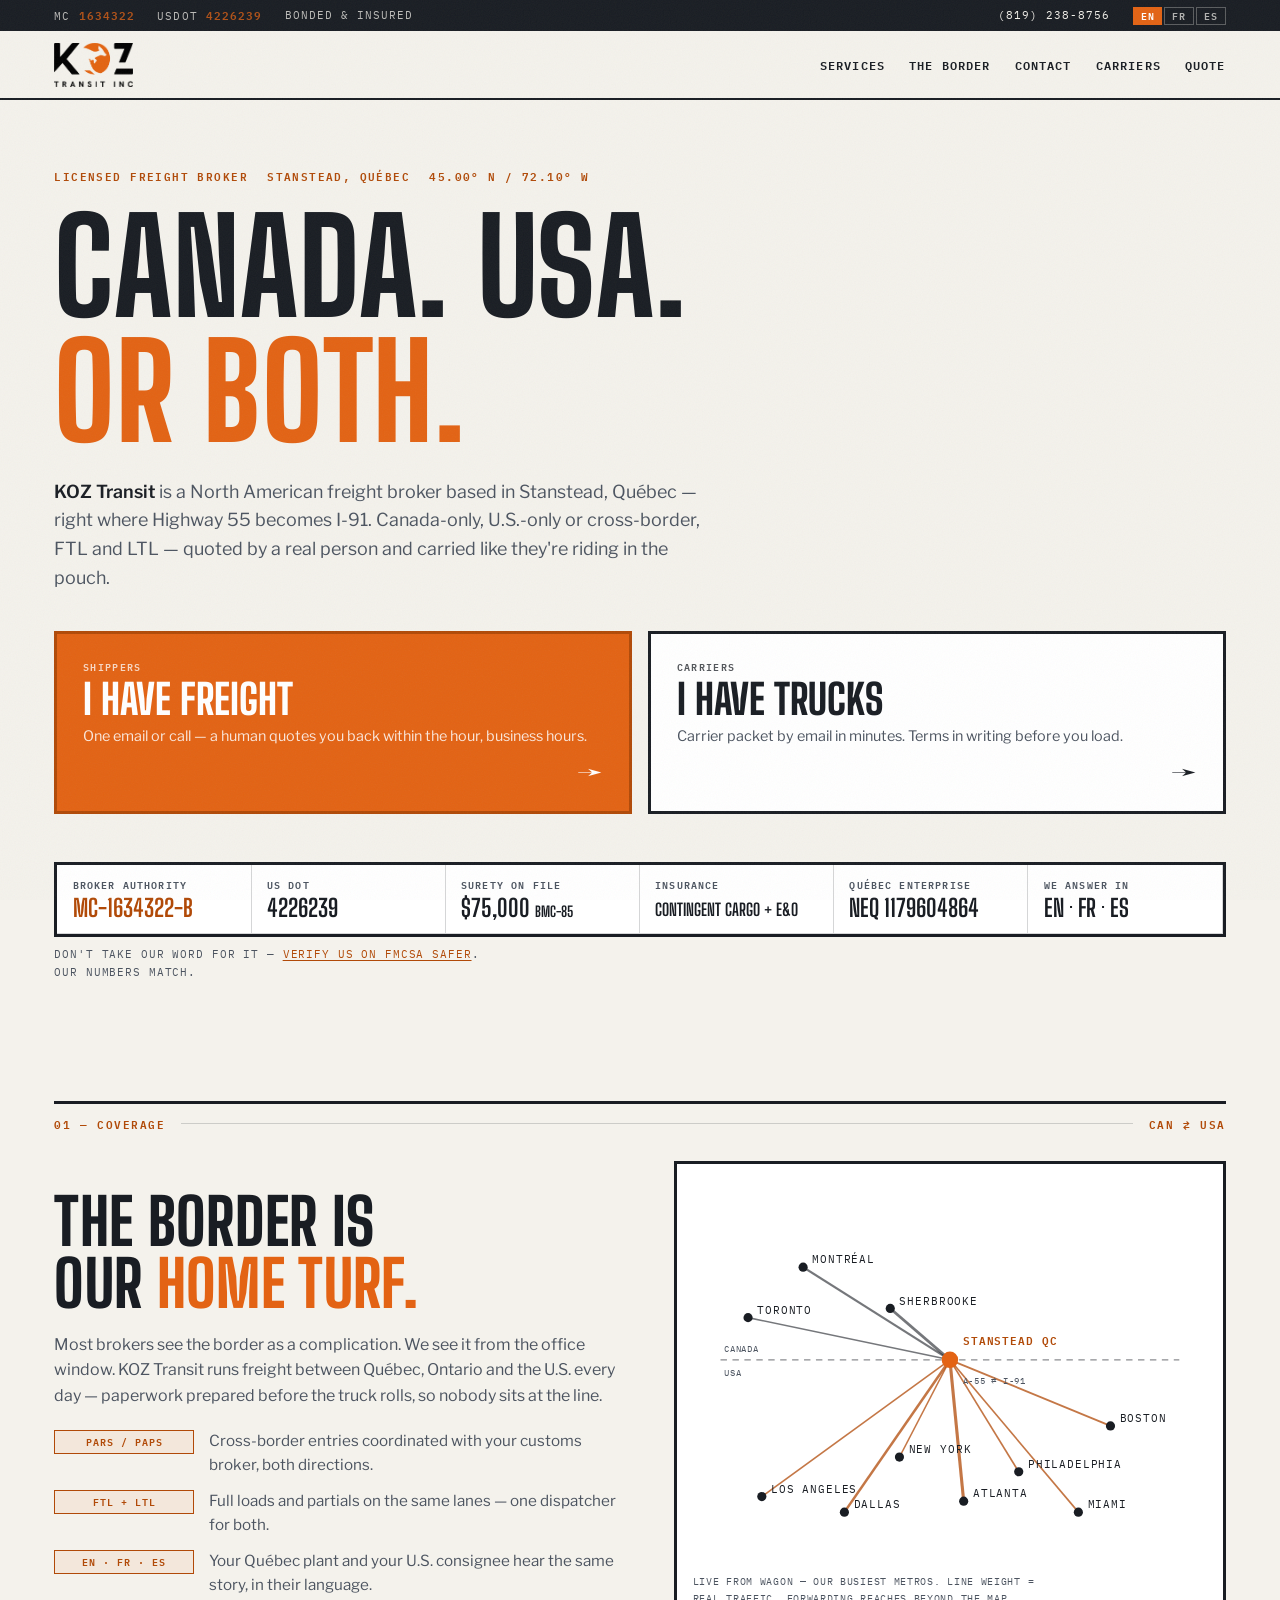
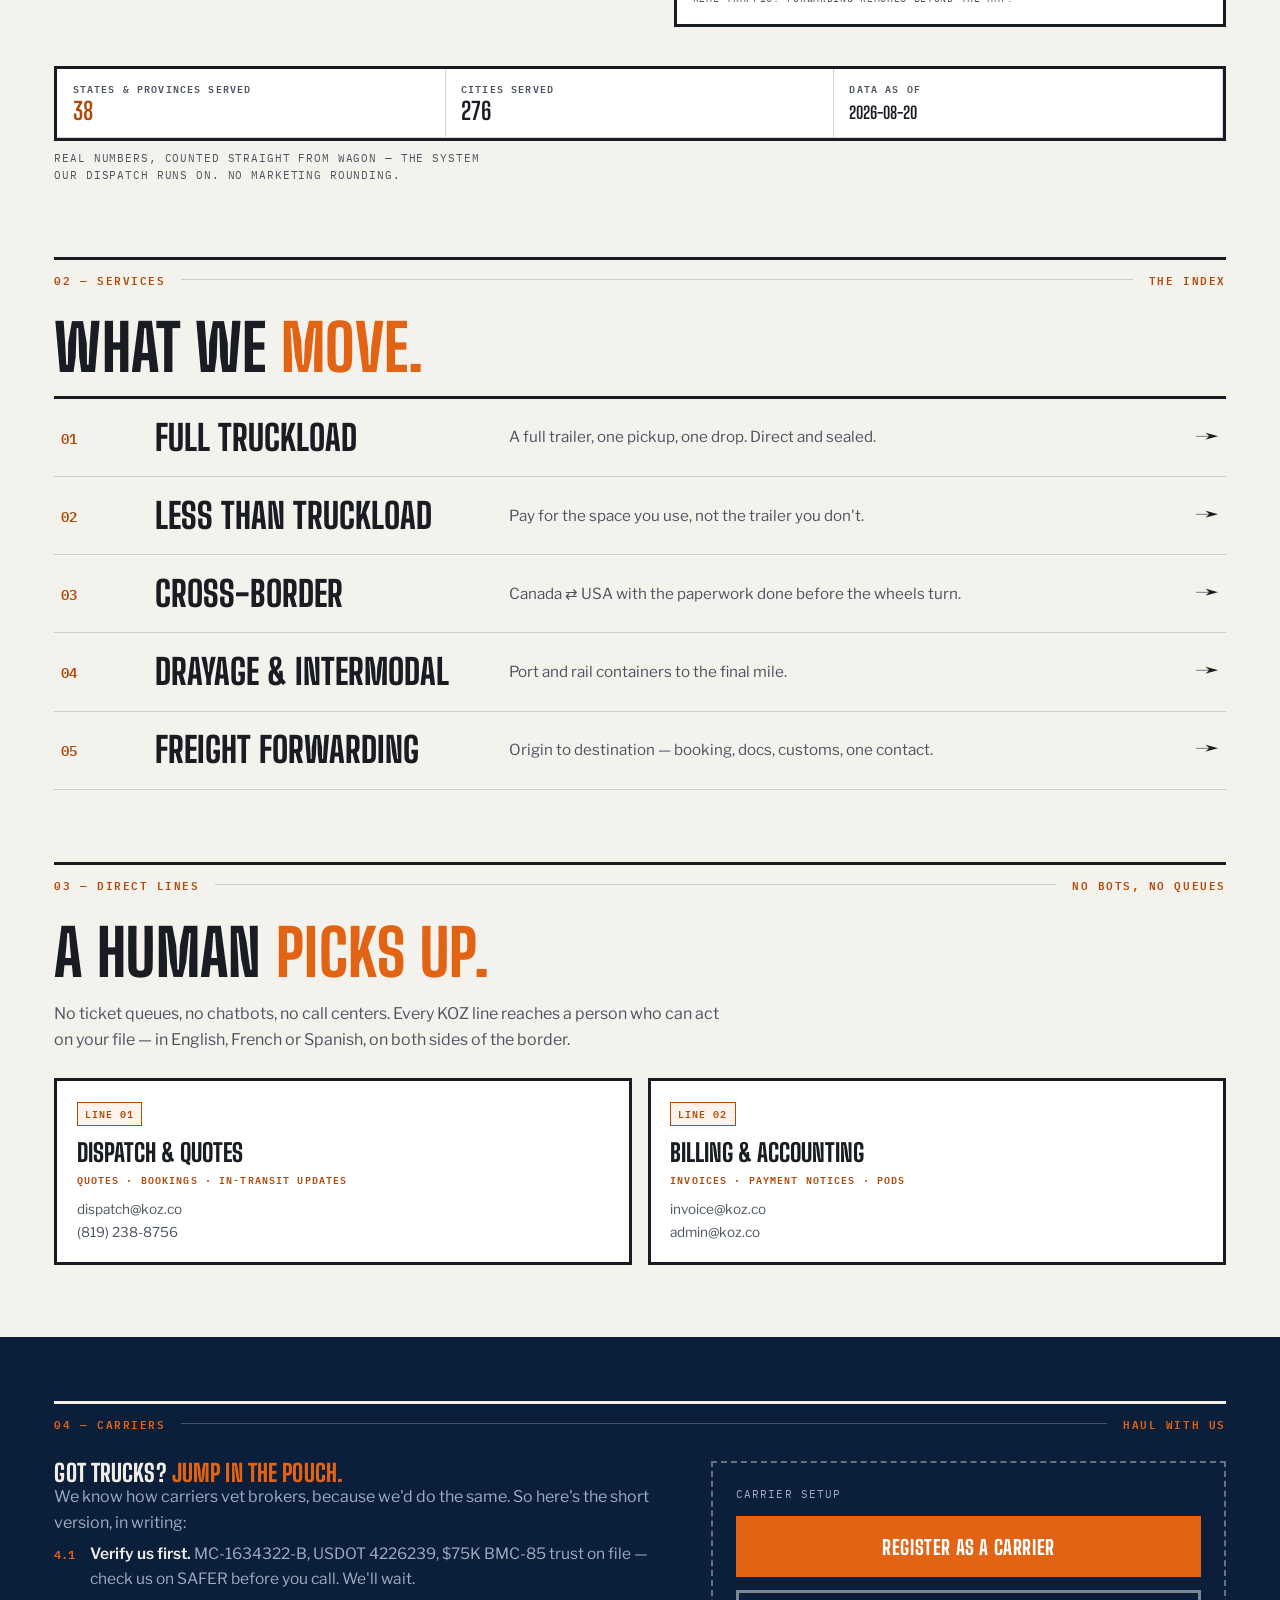
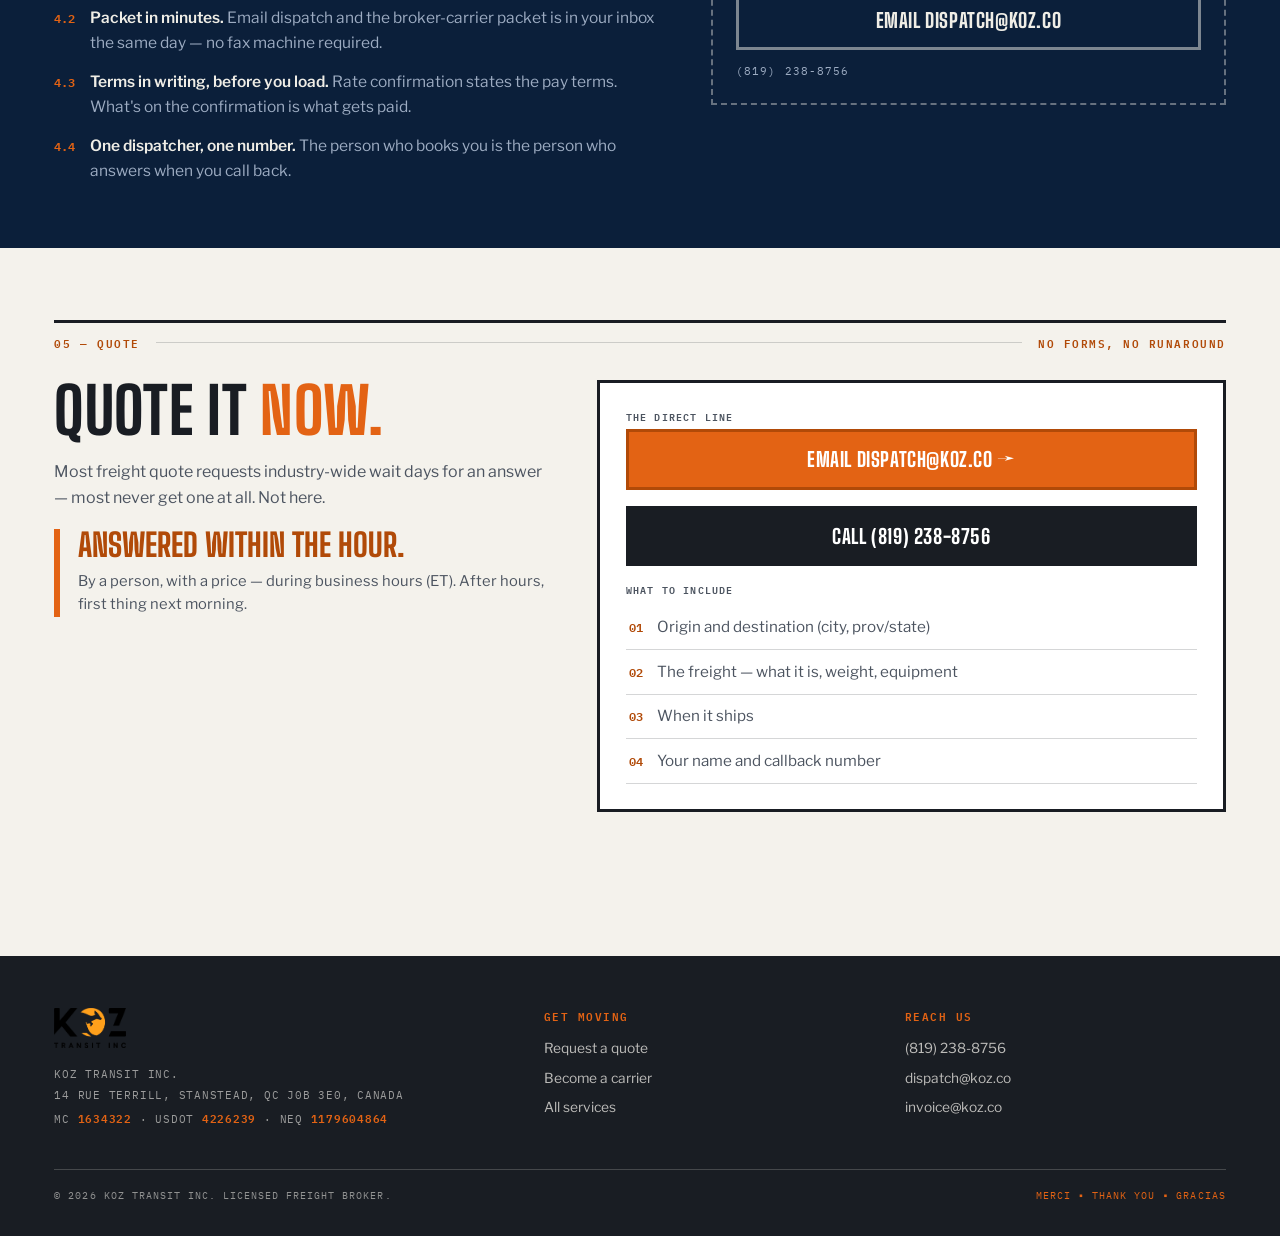
==== commit 23bc8ce0: "Hero: lead with the three service scopes, not cross-border alone 'Canada. USA. Or both.' — Canada-on" ====
--- a/index.html
+++ b/index.html
@@ -4,10 +4,10 @@
   <meta charset="UTF-8" />
   <meta name="viewport" content="width=device-width, initial-scale=1.0" />
   <title>KOZ Transit — Canada–USA Freight Broker | Stanstead, Québec</title>
-  <meta name="description" content="KOZ Transit is a licensed Canada–USA freight broker in Stanstead, Québec — FTL, LTL and cross-border freight, quoted by a real person. MC-1634322-B · USDOT 4226239." />
+  <meta name="description" content="KOZ Transit is a licensed freight broker in Stanstead, Québec — Canada-only, U.S.-only and cross-border FTL/LTL, quoted by a real person. MC-1634322-B · USDOT 4226239." />
   <link rel="preconnect" href="https://fonts.googleapis.com" />
   <link href="https://fonts.googleapis.com/css2?family=Big+Shoulders+Display:wght@700;800&family=Libre+Franklin:ital,wght@0,400;0,500;0,600;1,400&family=IBM+Plex+Mono:wght@400;500;600&display=swap" rel="stylesheet" />
-  <link rel="stylesheet" href="koz.css?v=7" />
+  <link rel="stylesheet" href="koz.css?v=10" />
   <link rel="icon" type="image/svg+xml" href="assets/Orange.svg" />
   <link rel="apple-touch-icon" href="assets/Orange.png" />
   <meta name="theme-color" content="#E36314" />
@@ -15,7 +15,7 @@
   <meta property="og:type" content="website" />
   <meta property="og:site_name" content="KOZ Transit" />
   <meta property="og:title" content="KOZ Transit — Canada–USA Freight Broker | Stanstead, Québec" />
-  <meta property="og:description" content="KOZ Transit is a licensed Canada–USA freight broker in Stanstead, Québec — FTL, LTL and cross-border freight, quoted by a real person. MC-1634322-B · USDOT 4226239." />
+  <meta property="og:description" content="KOZ Transit is a licensed freight broker in Stanstead, Québec — Canada-only, U.S.-only and cross-border FTL/LTL, quoted by a real person. MC-1634322-B · USDOT 4226239." />
   <meta property="og:url" content="https://koz.co/" />
   <meta property="og:image" content="https://koz.co/assets/Orange.png" />
   <meta name="twitter:card" content="summary" />
@@ -69,13 +69,13 @@
       <span>45.00° N / 72.10° W</span>
     </div>
     <h1>
-      <span class="reveal"><span lang="en">Both sides</span><span lang="fr">Des deux côtés</span><span lang="es">A ambos lados</span></span><br/>
-      <span class="reveal"><span lang="en">of the <span class="accent">border.</span></span><span lang="fr">de la <span class="accent">frontière.</span></span><span lang="es">de la <span class="accent">frontera.</span></span></span>
+      <span class="reveal"><span lang="en">Canada. USA.</span><span lang="fr">Canada. É.-U.</span><span lang="es">Canadá. EE. UU.</span></span><br/>
+      <span class="reveal"><span lang="en"><span class="accent">Or both.</span></span><span lang="fr"><span class="accent">Ou les deux.</span></span><span lang="es"><span class="accent">O ambos.</span></span></span>
     </h1>
     <p class="hero-sub">
-      <span lang="en"><strong>KOZ Transit</strong> is a Canada–USA freight broker based in Stanstead, Québec — right where Autoroute 55 becomes I-91. FTL, LTL and cross-border loads, quoted by a real person and carried like they're riding in the pouch.</span>
-      <span lang="fr"><strong>KOZ Transit</strong> est un courtier en transport Canada–É.-U. établi à Stanstead, Québec — là où l'autoroute 55 devient la I-91. FTL, LTL et transfrontalier : soumission par une vraie personne, et vos marchandises voyagent comme dans la poche du kangourou.</span>
-      <span lang="es"><strong>KOZ Transit</strong> es un corredor de carga Canadá–EE. UU. con base en Stanstead, Québec — justo donde la autopista 55 se convierte en la I-91. FTL, LTL y transfronterizo: cotizado por una persona real, y tu carga viaja como en la bolsa del canguro.</span>
+      <span lang="en"><strong>KOZ Transit</strong> is a North American freight broker based in Stanstead, Québec — right where Highway 55 becomes I-91. Canada-only, U.S.-only or cross-border, FTL and LTL — quoted by a real person and carried like they're riding in the pouch.</span>
+      <span lang="fr"><strong>KOZ Transit</strong> est un courtier en transport nord-américain établi à Stanstead, Québec — là où l'autoroute 55 devient la I-91. Canada seulement, États-Unis seulement ou transfrontalier, FTL comme LTL — soumission par une vraie personne, et vos marchandises voyagent comme dans la poche du kangourou.</span>
+      <span lang="es"><strong>KOZ Transit</strong> es un corredor de carga norteamericano con base en Stanstead, Québec — justo donde la autopista 55 se convierte en la I-91. Solo Canadá, solo EE. UU. o transfronterizo, FTL y LTL — cotizado por una persona real, y tu carga viaja como en la bolsa del canguro.</span>
     </p>
 
     <!-- The two doors -->
@@ -423,6 +423,6 @@
 {"generated_at":"2026-08-20T21:22:05.281Z","states_provinces_total":38,"cities_served":276,"regions":{"QC":1638,"GA":519,"TX":363,"MA":110,"CA":82,"FL":81,"PA":81,"ON":70,"OH":62,"NY":57,"ME":57,"KY":39,"IN":34,"MI":34,"NJ":28,"WI":26,"NB":21,"AL":17,"WA":16,"NC":14,"BC":14,"TN":13,"MD":12,"MN":9,"SD":9,"IL":9,"CT":8,"RI":5,"NE":4,"MO":4,"IA":4,"NH":3,"SC":3,"CO":3,"AR":2,"VT":1,"OK":1,"KS":1}}
 </script>
 <script src="lang.js"></script>
-<script src="koz.js?v=7"></script>
+<script src="koz.js?v=10"></script>
 </body>
 </html>
--- a/koz.css
+++ b/koz.css
@@ -134,8 +134,12 @@
   font-size: 0.72rem; font-weight: 600;
   letter-spacing: 0.1em; text-transform: uppercase;
 }
-.nav-links a { padding: 0.3rem 0; border-bottom: 2px solid transparent; }
-.nav-links a:hover { border-bottom-color: var(--orange); color: var(--orange-deep); }
+.nav-links a {
+  padding: 0.3rem 0 0.35rem;
+  background: linear-gradient(var(--orange), var(--orange)) left bottom / 0% 2px no-repeat;
+  transition: background-size 0.22s ease, color 0.15s ease;
+}
+.nav-links a:hover, .nav-links a.active { background-size: 100% 2px; color: var(--orange-deep); }
 .nav-portal {
   border: 2px solid var(--rule);
   padding: 0.45rem 0.9rem;
@@ -600,6 +604,38 @@
 }
 
 /* ════════════════ MOTION ════════════════ */
+
+/* Page-to-page: soft cross-document transitions (supporting browsers only).
+   The sticky topbar+header keep their own transition name, so they read as
+   fixed letterhead while the page content lifts in beneath them. */
+@view-transition { navigation: auto; }
+.site-top { view-transition-name: site-top; }
+@media (prefers-reduced-motion: no-preference) {
+  ::view-transition-old(root) { animation: page-out 0.22s ease both; }
+  ::view-transition-new(root) { animation: page-wipe 0.45s cubic-bezier(0.2, 0.7, 0.2, 1) both; }
+  /* fallback entrance for browsers without view transitions (html gets .vt when supported) */
+  html:not(.vt) body { animation: page-in-fb 0.42s cubic-bezier(0.2, 0.7, 0.2, 1); }
+}
+@keyframes page-out { to { opacity: 0; transform: translateY(10px); } }
+@keyframes page-wipe {
+  from { clip-path: inset(0 0 100% 0); transform: translateY(12px); }
+  to { clip-path: inset(0); transform: none; }
+}
+@keyframes page-in-fb { from { opacity: 0; transform: translateY(16px); } to { opacity: 1; transform: none; } }
+/* orange leading edge — rides the wipe's reveal line (z below .site-top so it
+   emerges from under the letterhead) */
+.page-sweep {
+  position: fixed; left: 0; right: 0; top: -3px; height: 3px;
+  background: var(--orange);
+  z-index: 90; pointer-events: none;
+  animation: sweep-down 0.45s cubic-bezier(0.2, 0.7, 0.2, 1) both;
+}
+@keyframes sweep-down {
+  0% { transform: translateY(0); opacity: 1; }
+  88% { opacity: 1; }
+  100% { transform: translateY(calc(100vh + 6px)); opacity: 0; }
+}
+
 .hero h1 .reveal {
   display: inline-block;
   transform: translateY(0.55em);
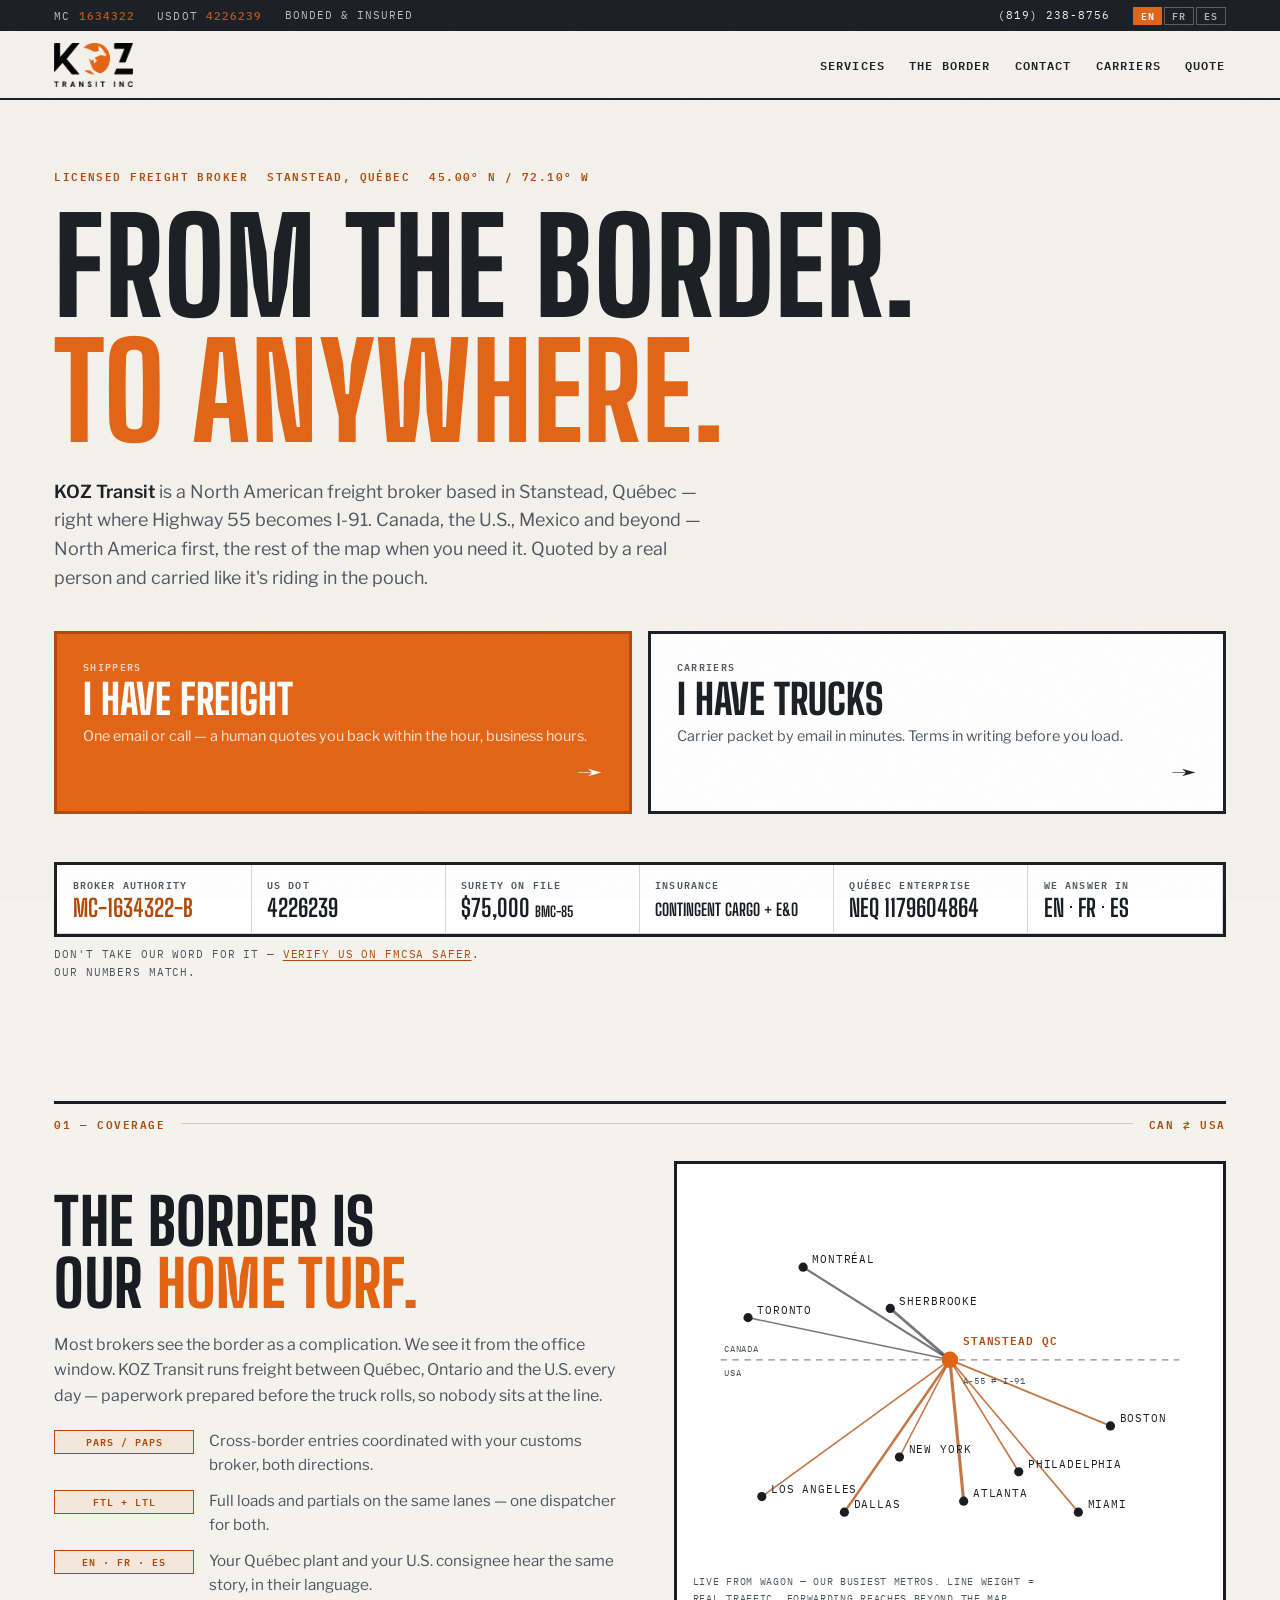
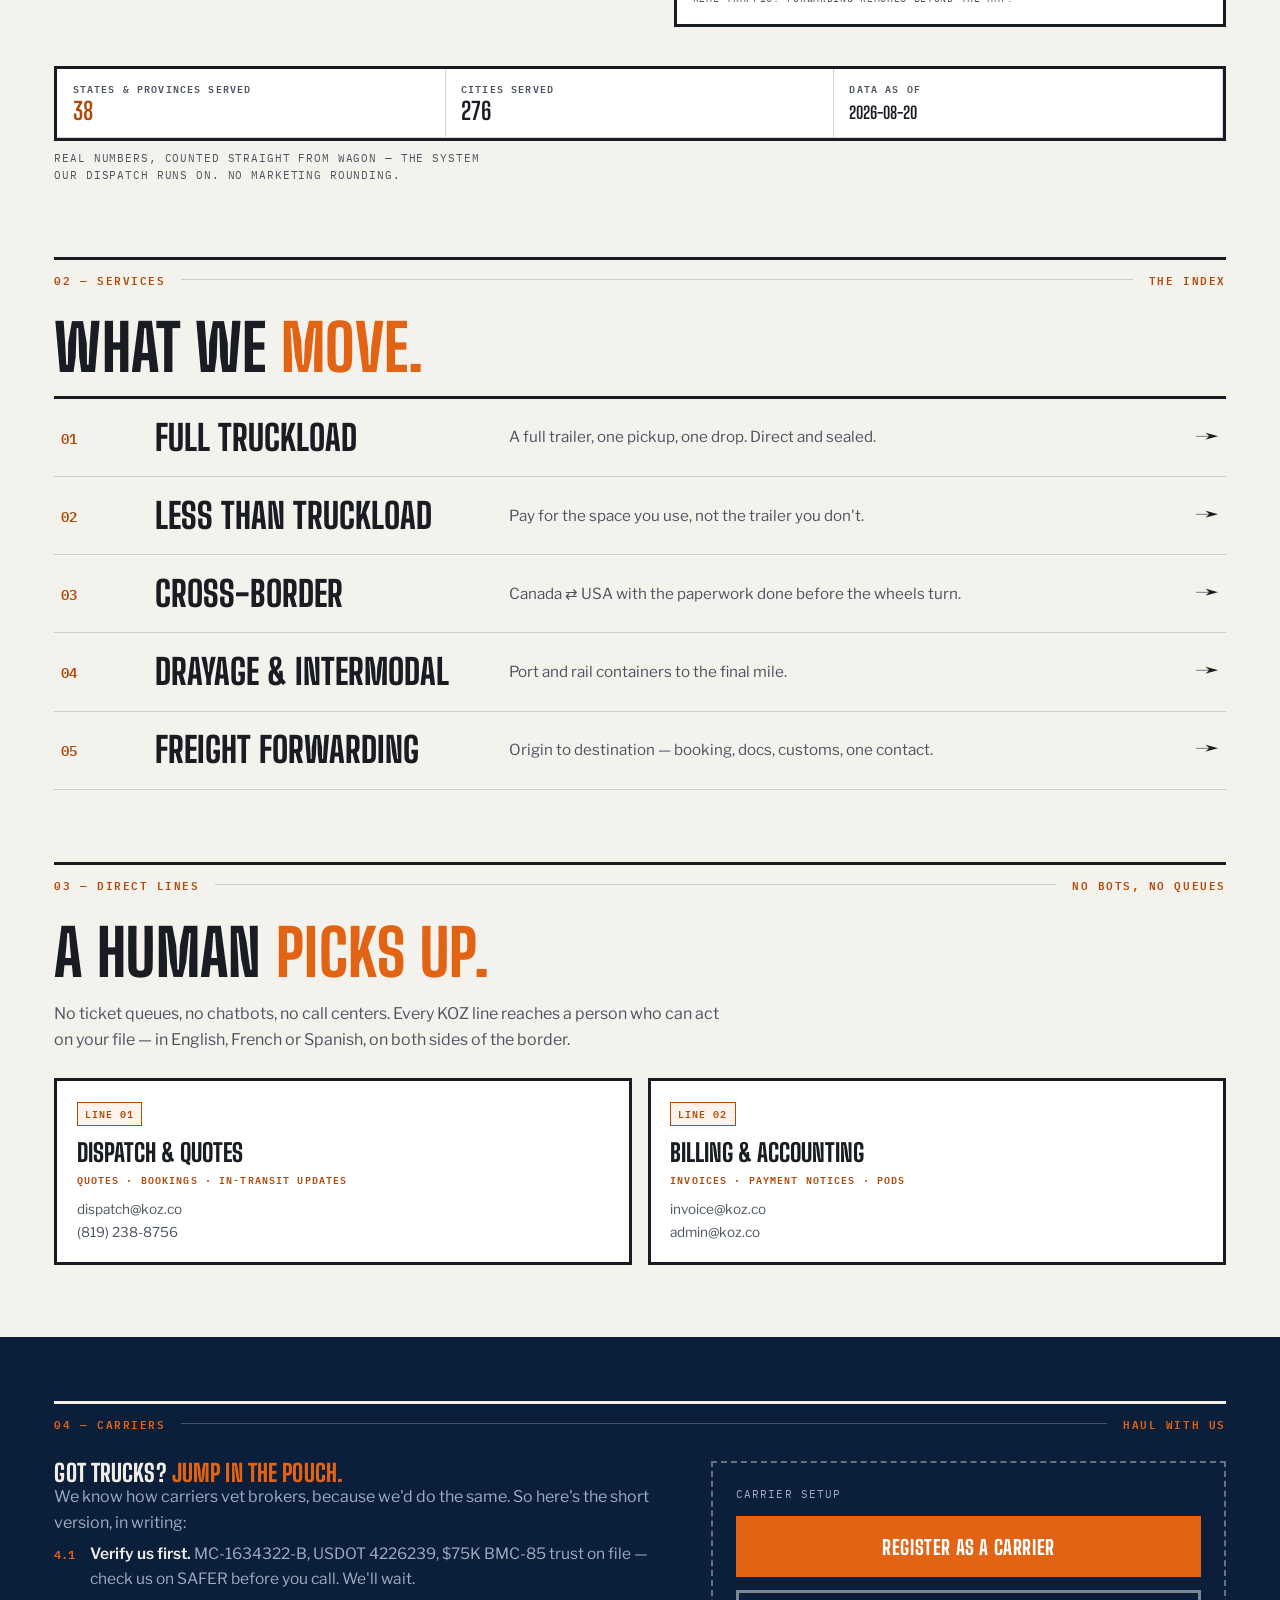
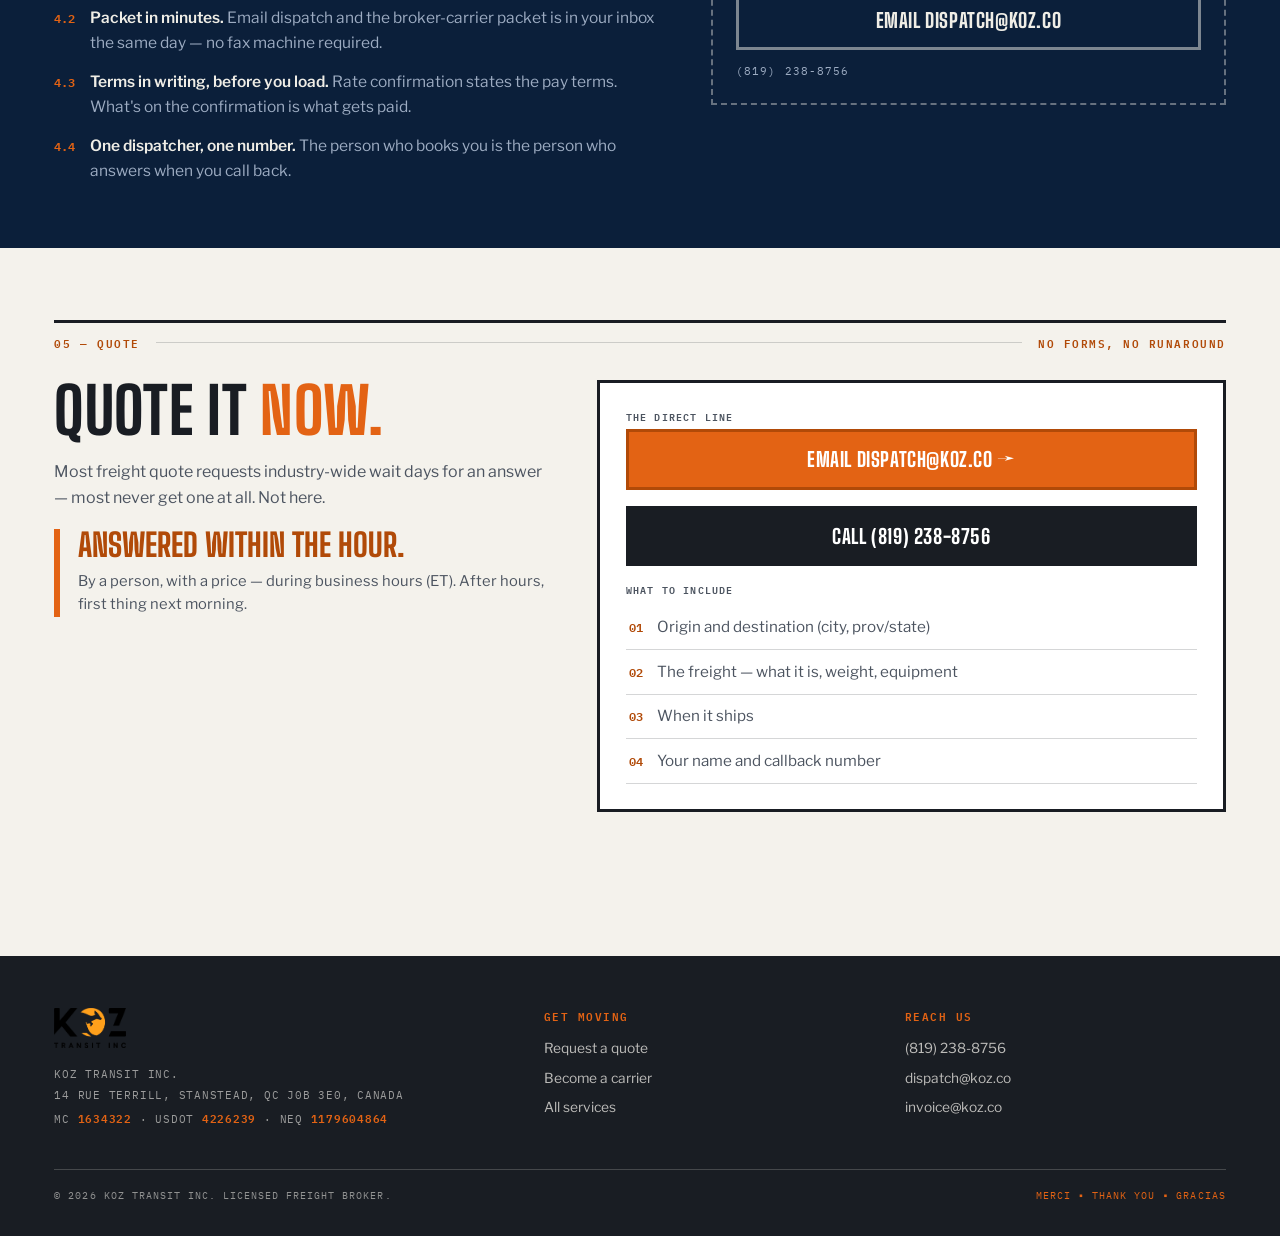
==== commit 44cc3b05: "Hero: waybill framing — From the border. To anywhere. North America is home turf, the map stays open" ====
--- a/index.html
+++ b/index.html
@@ -3,8 +3,8 @@
 <head>
   <meta charset="UTF-8" />
   <meta name="viewport" content="width=device-width, initial-scale=1.0" />
-  <title>KOZ Transit — Canada–USA Freight Broker | Stanstead, Québec</title>
-  <meta name="description" content="KOZ Transit is a licensed freight broker in Stanstead, Québec — Canada-only, U.S.-only and cross-border FTL/LTL, quoted by a real person. MC-1634322-B · USDOT 4226239." />
+  <title>KOZ Transit — North American Freight Broker | Stanstead, Québec</title>
+  <meta name="description" content="KOZ Transit is a licensed freight broker in Stanstead, Québec — FTL/LTL across Canada, the U.S., Mexico and beyond, quoted by a real person. MC-1634322-B · USDOT 4226239." />
   <link rel="preconnect" href="https://fonts.googleapis.com" />
   <link href="https://fonts.googleapis.com/css2?family=Big+Shoulders+Display:wght@700;800&family=Libre+Franklin:ital,wght@0,400;0,500;0,600;1,400&family=IBM+Plex+Mono:wght@400;500;600&display=swap" rel="stylesheet" />
   <link rel="stylesheet" href="koz.css?v=10" />
@@ -14,8 +14,8 @@
   <link rel="canonical" href="https://koz.co/" />
   <meta property="og:type" content="website" />
   <meta property="og:site_name" content="KOZ Transit" />
-  <meta property="og:title" content="KOZ Transit — Canada–USA Freight Broker | Stanstead, Québec" />
-  <meta property="og:description" content="KOZ Transit is a licensed freight broker in Stanstead, Québec — Canada-only, U.S.-only and cross-border FTL/LTL, quoted by a real person. MC-1634322-B · USDOT 4226239." />
+  <meta property="og:title" content="KOZ Transit — North American Freight Broker | Stanstead, Québec" />
+  <meta property="og:description" content="KOZ Transit is a licensed freight broker in Stanstead, Québec — FTL/LTL across Canada, the U.S., Mexico and beyond, quoted by a real person. MC-1634322-B · USDOT 4226239." />
   <meta property="og:url" content="https://koz.co/" />
   <meta property="og:image" content="https://koz.co/assets/Orange.png" />
   <meta name="twitter:card" content="summary" />
@@ -69,13 +69,13 @@
       <span>45.00° N / 72.10° W</span>
     </div>
     <h1>
-      <span class="reveal"><span lang="en">Canada. USA.</span><span lang="fr">Canada. É.-U.</span><span lang="es">Canadá. EE. UU.</span></span><br/>
-      <span class="reveal"><span lang="en"><span class="accent">Or both.</span></span><span lang="fr"><span class="accent">Ou les deux.</span></span><span lang="es"><span class="accent">O ambos.</span></span></span>
+      <span class="reveal"><span lang="en">From the border.</span><span lang="fr">De la frontière.</span><span lang="es">Desde la frontera.</span></span><br/>
+      <span class="reveal"><span lang="en"><span class="accent">To anywhere.</span></span><span lang="fr"><span class="accent">Vers partout.</span></span><span lang="es"><span class="accent">Hacia donde sea.</span></span></span>
     </h1>
     <p class="hero-sub">
-      <span lang="en"><strong>KOZ Transit</strong> is a North American freight broker based in Stanstead, Québec — right where Highway 55 becomes I-91. Canada-only, U.S.-only or cross-border, FTL and LTL — quoted by a real person and carried like they're riding in the pouch.</span>
-      <span lang="fr"><strong>KOZ Transit</strong> est un courtier en transport nord-américain établi à Stanstead, Québec — là où l'autoroute 55 devient la I-91. Canada seulement, États-Unis seulement ou transfrontalier, FTL comme LTL — soumission par une vraie personne, et vos marchandises voyagent comme dans la poche du kangourou.</span>
-      <span lang="es"><strong>KOZ Transit</strong> es un corredor de carga norteamericano con base en Stanstead, Québec — justo donde la autopista 55 se convierte en la I-91. Solo Canadá, solo EE. UU. o transfronterizo, FTL y LTL — cotizado por una persona real, y tu carga viaja como en la bolsa del canguro.</span>
+      <span lang="en"><strong>KOZ Transit</strong> is a North American freight broker based in Stanstead, Québec — right where Highway 55 becomes I-91. Canada, the U.S., Mexico and beyond — North America first, the rest of the map when you need it. Quoted by a real person and carried like it's riding in the pouch.</span>
+      <span lang="fr"><strong>KOZ Transit</strong> est un courtier en transport nord-américain établi à Stanstead, Québec — là où l'autoroute 55 devient la I-91. Canada, États-Unis, Mexique et au-delà — l'Amérique du Nord d'abord, le reste de la carte quand il le faut. Soumission par une vraie personne, et vos marchandises voyagent comme dans la poche du kangourou.</span>
+      <span lang="es"><strong>KOZ Transit</strong> es un corredor de carga norteamericano con base en Stanstead, Québec — justo donde la autopista 55 se convierte en la I-91. Canadá, EE. UU., México y más allá — Norteamérica primero, el resto del mapa cuando lo necesitas. Cotizado por una persona real, y tu carga viaja como en la bolsa del canguro.</span>
     </p>
 
     <!-- The two doors -->
